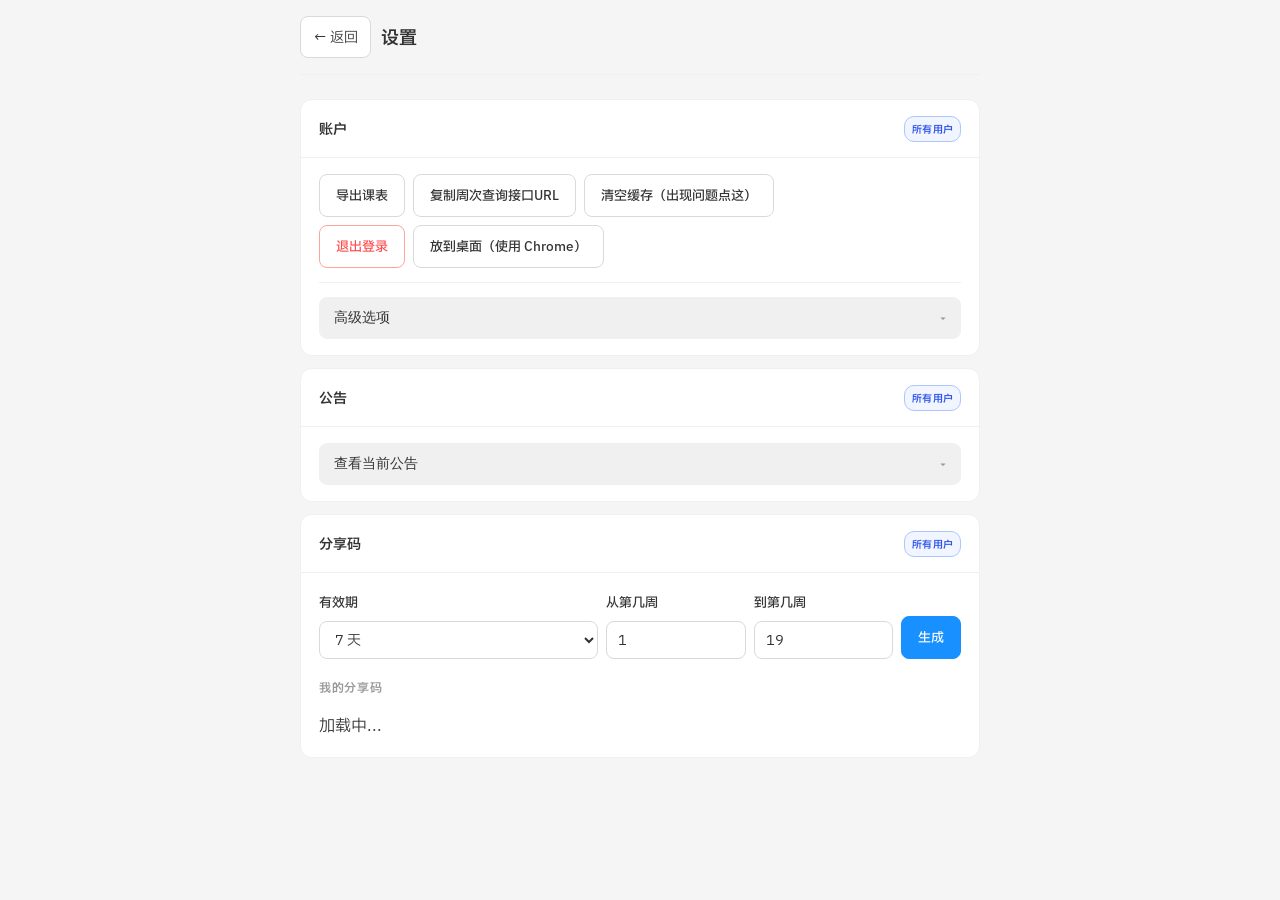
==== admin.html @ e455c451 "feat: 新增公告栏（横幅 / 弹窗两套独立公告）与预留广告位 - 管理员后台可分别编辑顶部横幅与弹窗公告：富文本内容、启用开关、   每位用户展示次数、是否允许关闭，两者可同时启用 - 预留广告位" ====
<!DOCTYPE html>
<html lang="zh-CN">
<head>
    <meta charset="UTF-8">
    <meta name="viewport" content="width=device-width, initial-scale=1.0">
    <title>设置 - 课程表</title>
    <link rel="manifest" href="/manifest.json">
    <meta name="theme-color" content="#1890ff">
    <link rel="apple-touch-icon" href="/icon.svg">
    <!-- 字体预加载 -->
    <link rel="preload" href="/fonts/IBMPlexSansSC-Regular.woff2" as="font" type="font/woff2" crossorigin>
    <link rel="preload" href="/fonts/IBMPlexSansSC-Medium.woff2" as="font" type="font/woff2" crossorigin>
    <link rel="stylesheet" href="/ibm-plex-sans-sc.css">
    <script>
        (function() {
            try {
                var saved = localStorage.getItem('schedule_theme_color');
                if (saved) {
                    var theme = JSON.parse(saved);
                    var root = document.documentElement;
                    var isDark = window.matchMedia('(prefers-color-scheme: dark)').matches;
                    var colors = isDark ? theme.dark : theme.light;
                    root.style.setProperty('--c-primary', colors.primary);
                    root.style.setProperty('--c-accent', colors.accent);
                    root.style.setProperty('--c-course', colors.course);
                }
            } catch(e) {}
        })();
    </script>
    <link rel="stylesheet" href="/style.css">
    <style>
        body { padding: 16px 16px 40px; }
        .container { max-width: 680px; margin: 0 auto; }

        /* ── 顶栏 ── */
        .page-header {
            display: flex; align-items: center; gap: 10px;
            margin-bottom: 24px; padding-bottom: 16px;
            border-bottom: 1px solid var(--c-border-soft);
        }
        .back-btn {
            display: flex; align-items: center; gap: 5px;
            padding: 6px 12px; border: 1px solid var(--c-border-input);
            border-radius: 8px; background: var(--c-surface);
            color: var(--c-text); font-size: 0.85rem; cursor: pointer;
            text-decoration: none; white-space: nowrap;
            transition: background 0.15s, border-color 0.15s;
        }
        .back-btn:hover { background: var(--c-hover); border-color: var(--c-primary); }
        .page-title { margin: 0; font-size: 1.15rem; font-weight: 600; flex: 1; }
        .user-label { font-size: 0.82rem; color: var(--c-muted); white-space: nowrap; }

        /* ── 卡片 ── */
        .card {
            background: var(--c-surface);
            border: 1px solid var(--c-border-soft);
            border-radius: 12px; padding: 0; margin-bottom: 12px;
            overflow: hidden;
        }
        .card-header {
            display: flex; align-items: center; gap: 8px;
            padding: 14px 18px; border-bottom: 1px solid var(--c-border-soft);
        }
        .card-header h2 { margin: 0; font-size: 0.9rem; font-weight: 600; flex: 1; }
        .card-body { padding: 16px 18px; }

        .badge {
            font-size: 0.65rem; padding: 2px 7px; border-radius: 10px; font-weight: 600; letter-spacing: 0.02em;
        }
        .badge-admin { background: #fff1f0; color: #cf1322; border: 1px solid #ffa39e; }
        .badge-user  {
            background: var(--c-badge-user-bg);
            color: var(--c-badge-user-text);
            border: 1px solid var(--c-badge-user-bdr);
        }

        /* ── 字段 ── */
        .field { margin-bottom: 14px; }
        .field:last-child { margin-bottom: 0; }
        .field label { display: block; font-size: 0.82rem; font-weight: 500; margin-bottom: 5px; color: var(--c-text); }
        .field .hint { font-size: 0.75rem; color: var(--c-muted); margin-top: 5px; line-height: 1.5; }
        .field input, .field select {
            width: 100%; padding: 8px 11px;
            border: 1px solid var(--c-border-input); border-radius: 8px;
            background: var(--c-input); color: var(--c-text); font-size: 0.88rem;
            font-family: inherit;
            transition: border-color 0.15s;
            box-sizing: border-box;
            height: 38px;
        }
        .field textarea {
            width: 100%; padding: 8px 11px;
            border: 1px solid var(--c-border-input); border-radius: 8px;
            background: var(--c-input); color: var(--c-text); font-size: 0.88rem;
            font-family: inherit; line-height: 1.5;
            transition: border-color 0.15s;
            box-sizing: border-box; resize: vertical; min-height: 88px;
        }
        .field textarea:focus { outline: none; border-color: var(--c-primary); }
        .field textarea:disabled {
            background: var(--c-disabled-bg);
            color: var(--c-disabled-text);
            cursor: not-allowed;
        }
        .field .counter { font-size: 0.72rem; color: var(--c-muted); text-align: right; margin-top: 3px; }
        .field-row { display: flex; gap: 12px; flex-wrap: wrap; }
        .field-row .field { flex: 1 1 160px; }
        .check-line { display: flex; align-items: center; gap: 8px; font-size: 0.84rem; color: var(--c-text); cursor: pointer; }
        .check-line input { width: auto; height: auto; margin: 0; }

        /* ── 富文本编辑器 ── */
        .rte { border: 1px solid var(--c-border-input); border-radius: 8px; background: var(--c-input); overflow: hidden; }
        .rte.disabled { opacity: 0.6; pointer-events: none; }
        .rte-toolbar {
            display: flex; flex-wrap: wrap; gap: 2px; padding: 6px;
            border-bottom: 1px solid var(--c-border-soft); background: var(--c-surface);
        }
        .rte-toolbar button, .rte-toolbar label {
            min-width: 30px; height: 28px; padding: 0 8px;
            border: 1px solid transparent; border-radius: 6px; background: transparent;
            color: var(--c-text); font-size: 0.8rem; font-family: inherit; cursor: pointer;
            display: inline-flex; align-items: center; justify-content: center; gap: 4px;
        }
        .rte-toolbar button:hover, .rte-toolbar label:hover { background: var(--c-hover); }
        .rte-toolbar button.active { border-color: var(--c-primary); color: var(--c-primary); }
        .rte-toolbar .sep { width: 1px; background: var(--c-border-soft); margin: 4px 3px; }
        .rte-toolbar input[type=color] { width: 20px; height: 18px; padding: 0; border: none; background: none; cursor: pointer; }
        .rte-editor {
            min-height: 140px; max-height: 360px; overflow: auto;
            padding: 10px 12px; font-size: 0.88rem; line-height: 1.55; color: var(--c-text);
            outline: none; word-break: break-word;
        }
        .rte-editor:empty::before { content: attr(data-placeholder); color: var(--c-muted); }
        .rte-editor img { max-width: 100%; height: auto; }
        .rte-editor a { color: var(--c-primary); }
        .rte-editor blockquote { margin: 6px 0; padding: 4px 10px; border-left: 3px solid var(--c-border); color: var(--c-muted); }
        .rte-editor pre, .rte-editor code { font-family: ui-monospace, Consolas, monospace; font-size: 0.82rem; }
        .rte-editor .ad-slot { border: 1px dashed var(--c-border); padding: 8px; text-align: center; color: var(--c-muted); }
        .rte-source {
            display: none; width: 100%; min-height: 140px; max-height: 360px;
            padding: 10px 12px; border: none; background: var(--c-input); color: var(--c-text);
            font-family: ui-monospace, Consolas, monospace; font-size: 0.8rem; line-height: 1.5;
            resize: vertical; box-sizing: border-box; outline: none;
        }
        .rte.source-mode .rte-editor { display: none; }
        .rte.source-mode .rte-source { display: block; }
        .ad-preview {
            margin-top: 8px; padding: 10px; border: 1px dashed var(--c-border); border-radius: 8px;
            font-size: 0.85rem; color: var(--c-text); min-height: 32px;
        }
        .ad-preview:empty::before { content: '（广告位预览：暂无内容）'; color: var(--c-muted); font-size: 0.78rem; }
        .ad-preview img { max-width: 100%; height: auto; }
        .notice-label { font-size: 0.74rem; color: var(--c-muted); margin: 0 0 4px; }
        .notice-body + .notice-label { margin-top: 12px; }
        .notice-body { font-size: 0.86rem; line-height: 1.6; color: var(--c-text); word-break: break-word; }
        .notice-body p, .notice-body h1, .notice-body h2, .notice-body h3, .notice-body h4 { margin: 0 0 4px; }
        .notice-body h1 { font-size: 1.15em; } .notice-body h2 { font-size: 1.1em; } .notice-body h3, .notice-body h4 { font-size: 1.02em; }
        .notice-body ul, .notice-body ol { margin: 4px 0; padding-left: 1.4em; }
        .notice-body img { max-width: 100%; height: auto; }
        .notice-body a { color: var(--c-primary); }
        .notice-body blockquote { margin: 4px 0; padding: 2px 10px; border-left: 3px solid var(--c-border); color: var(--c-muted); }
        .field input:focus, .field select:focus {
            outline: none; border-color: var(--c-primary);
        }
        .field input:disabled, .field select:disabled {
            background: var(--c-disabled-bg);
            color: var(--c-disabled-text);
            cursor: not-allowed;
        }

        /* ── 按钮组 ── */
        .btn-group {
            display: flex; gap: 8px; flex-wrap: wrap;
        }
        .btn-group-row {
            display: flex; gap: 8px; flex-wrap: wrap; align-items: center;
            padding: 10px 18px; border-top: 1px solid var(--c-border-soft);
        }
        .btn-group-row:first-child { border-top: none; }
        .btn-group-row .spacer { flex: 1; }

        .btn {
            display: inline-flex; align-items: center; gap: 5px;
            padding: 7px 16px; border: 1px solid transparent;
            border-radius: 8px; font-size: 0.84rem; font-family: inherit;
            cursor: pointer; white-space: nowrap; transition: all 0.15s;
            font-weight: 500;
        }
        .btn-primary { background: var(--c-primary); color: white; border-color: var(--c-primary); }
        .btn-primary:hover { opacity: 0.88; }
        .btn-primary:disabled { background: var(--c-disabled-bg); color: var(--c-disabled-text); border-color: var(--c-border-input); cursor: not-allowed; }
        .btn-default {
            background: var(--c-surface); color: var(--c-text);
            border-color: var(--c-border-input);
        }
        .btn-default:hover { background: var(--c-hover); }
        .btn-ghost {
            background: transparent; color: var(--c-text);
            border-color: transparent; padding-left: 8px; padding-right: 8px;
        }
        .btn-ghost:hover { background: var(--c-hover); }
        .btn-danger { color: #ff4d4f; border-color: #ffa39e; background: var(--c-surface); }
        .btn-danger:hover { background: #fff1f0; }
        .btn-sm { padding: 4px 10px; font-size: 0.78rem; border-radius: 6px; }

        .save-status { font-size: 0.8rem; color: #52c41a; display: none; align-items: center; gap: 4px; }
        .save-status.show { display: inline-flex; }

        /* ── 分隔线小标题 ── */
        .section-label {
            font-size: 0.75rem; font-weight: 600; color: var(--c-muted);
            text-transform: uppercase; letter-spacing: 0.06em;
            margin: 0 0 10px;
        }

        /* ── 行项目（分享码/用户等） ── */
        .token-row {
            display: flex; align-items: center; flex-wrap: wrap; gap: 6px;
            padding: 9px 12px;
            border: 1px solid var(--c-border-soft);
            border-radius: 8px; margin-bottom: 6px;
            background: var(--c-subtle);
            transition: background 0.12s;
        }
        .token-row:hover { background: var(--c-hover); }
        .user-row {
            padding: 10px 12px; border: 1px solid var(--c-border-soft);
            border-radius: 8px; margin-bottom: 6px;
            background: var(--c-subtle);
        }
        .user-row-head { display: flex; justify-content: space-between; align-items: center; flex-wrap: wrap; gap: 6px; }
        .week-chips { display: flex; gap: 4px; flex-wrap: wrap; margin-top: 8px; }
        .week-chip {
            padding: 2px 8px; font-size: 0.78rem;
            border: 1px solid var(--c-border-input);
            border-radius: 6px; cursor: pointer;
            background: var(--c-surface); color: var(--c-text);
            transition: all 0.12s;
        }
        .week-chip:hover { background: var(--c-primary); border-color: var(--c-primary); color: white; }

        /* ── 高级选项折叠 ── */
        .advanced-toggle {
            width: 100%; display: flex; align-items: center; justify-content: space-between;
            gap: 12px; padding: 11px 14px;
            border: 1px solid var(--c-border-soft); border-radius: 8px;
            background: var(--c-subtle); color: var(--c-text);
            cursor: pointer; font-size: 0.86rem; text-align: left;
            transition: background 0.15s;
        }
        .advanced-toggle:hover { background: var(--c-hover); }
        .advanced-toggle-title { font-weight: 500; }
        .advanced-toggle-icon {
            font-size: 0.75rem; color: var(--c-muted);
            transition: transform 0.2s;
        }
        .advanced-toggle[aria-expanded="true"] .advanced-toggle-icon { transform: rotate(180deg); }
        .advanced-panel {
            display: none; margin-top: 10px; padding: 14px 16px;
            border: 1px solid var(--c-border-soft); border-radius: 8px;
            background: var(--c-subtle);
        }
        .advanced-panel.open { display: block; }

        /* ── 选项行（checkbox） ── */
        .option-row {
            display: flex; align-items: center; gap: 10px;
            padding: 8px 0; cursor: pointer;
            border-bottom: 1px solid var(--c-border-soft);
        }
        .option-row:last-child { border-bottom: none; padding-bottom: 0; }
        .option-row:first-child { padding-top: 0; }
        .option-row input[type="checkbox"] {
            width: 16px; height: 16px; margin: 0; flex-shrink: 0; cursor: pointer;
            accent-color: var(--c-primary);
        }
        .option-row span { font-size: 0.86rem; flex: 1; }

        /* ── 主题色 ── */
        .theme-grid { display: flex; gap: 8px; flex-wrap: wrap; align-items: center; }
        .theme-dot {
            width: 28px; height: 28px; border-radius: 50%; cursor: pointer;
            border: 2px solid transparent;
            transition: all 0.18s; position: relative;
            display: flex; align-items: center; justify-content: center;
        }
        .theme-dot:hover { transform: scale(1.15); }
        .theme-dot.selected {
            box-shadow: 0 0 0 2px var(--c-surface), 0 0 0 4px currentColor;
        }
        .theme-dot-check { color: white; font-size: 11px; font-weight: 700; }

        /* ── 分割线 ── */
        .divider {
            height: 1px; background: var(--c-border-soft);
            margin: 14px 0;
        }

        /* ── 班级分组 ── */
        .class-group { margin-bottom: 8px; }
        .class-header {
            display: flex; align-items: center; justify-content: space-between;
            padding: 9px 12px;
            background: var(--c-subtle);
            border: 1px solid var(--c-border-soft);
            border-radius: 8px; cursor: pointer;
            font-size: 0.88rem; font-weight: 500;
            transition: background 0.15s;
        }
        .class-header:hover { background: var(--c-hover); }
        .class-header .arrow { font-size: 0.72rem; color: var(--c-muted); transition: transform 0.2s; }
        .class-header.open { border-radius: 8px 8px 0 0; border-bottom-color: transparent; }
        .class-header.open .arrow { transform: rotate(180deg); }
        .class-users { display: none; border: 1px solid var(--c-border-soft); border-top: none; border-radius: 0 0 8px 8px; padding: 8px; }
        .class-users.open { display: block; }
        .class-count { font-size: 0.75rem; color: var(--c-muted); font-weight: 400; }

        /* ── 生成结果卡片 ── */
        .result-card {
            background: #f6ffed; border: 1px solid #b7eb8f;
            border-radius: 8px; padding: 12px 14px; margin-bottom: 14px;
        }
        .result-card-title { font-size: 0.78rem; color: #52c41a; margin-bottom: 8px; }
        .result-code { font-size: 1.3rem; letter-spacing: 5px; font-weight: 700; font-family: inherit; }
        @media (prefers-color-scheme: dark) {
            .result-card { background: #162312; border-color: #274916; }
            .result-card-title { color: #6abe39; }
        }

        /* ── 空状态 ── */
        .empty-hint { color: var(--c-muted); font-size: 0.82rem; padding: 8px 0; }

        /* ── 开关行（左文字右 toggle）── */
        .toggle-row {
            display: flex; align-items: center; justify-content: space-between;
            padding: 10px 12px; cursor: pointer;
            border-bottom: 1px solid var(--c-border-soft);
            gap: 12px;
        }
        .toggle-row:last-child { border-bottom: none; }
        .toggle-row-label { font-size: 0.86rem; flex: 1; user-select: none; }
        .toggle-row input[type="checkbox"] { display: none; }
        .toggle-switch {
            width: 36px; height: 20px; border-radius: 10px;
            background: var(--c-border-input); flex-shrink: 0;
            position: relative; transition: background 0.2s;
        }
        .toggle-switch::after {
            content: ''; position: absolute;
            width: 14px; height: 14px; border-radius: 50%;
            background: white; top: 3px; left: 3px;
            transition: transform 0.2s; box-shadow: 0 1px 3px rgba(0,0,0,0.2);
        }
        .toggle-row input:checked ~ .toggle-switch { background: var(--c-primary); }
        .toggle-row input:checked ~ .toggle-switch::after { transform: translateX(16px); }

        /* ── Chip 选择器 ── */
        .chip-group { display: flex; gap: 6px; }
        .chip {
            padding: 5px 14px; border-radius: 20px; font-size: 0.84rem;
            border: 1px solid var(--c-border-input); cursor: pointer;
            background: var(--c-surface); color: var(--c-text);
            font-family: inherit; transition: all 0.15s; font-weight: 500;
        }
        .chip:hover { border-color: var(--c-primary); color: var(--c-primary); }
        .chip.active {
            background: var(--c-primary); color: white;
            border-color: var(--c-primary);
        }

        /* ── 分享码创建表单 ── */
        .share-create-form {
            display: flex; gap: 8px; align-items: flex-end;
        }
        .share-create-fields {
            display: flex; gap: 8px; flex: 1; flex-wrap: wrap;
        }
        .share-create-btn {
            white-space: nowrap; flex-shrink: 0; align-self: flex-end;
        }
        @media (max-width: 400px) {
            .share-create-form { flex-wrap: wrap; }
            .share-create-fields { flex-wrap: nowrap; }
            .share-create-btn { width: 100%; justify-content: center; }
        }

        /* ── ICS 订阅链接行 ── */
        .ics-url-row {
            display: flex; align-items: center; gap: 8px;
            flex-wrap: wrap; margin-bottom: 8px;
        }
        .ics-url-input {
            flex: 1; min-width: 0;
            padding: 7px 10px; font-size: 0.82rem;
            border: 1px solid var(--c-border-input); border-radius: 8px;
            background: var(--c-input); color: var(--c-text);
            font-family: inherit;
        }
        .ics-url-btns { display: flex; gap: 6px; flex-shrink: 0; }

        /* ── 管理员按钮组 ── */
        .admin-btn-group {
            display: flex; align-items: center; gap: 8px;
            flex-wrap: wrap; justify-content: space-between;
        }
        .admin-btn-group-left { display: flex; align-items: center; gap: 8px; }
    </style>
</head>
<body>
    <div class="container">

        <!-- ── 顶栏 ── -->
        <div class="page-header">
            <a class="back-btn" onclick="location.href='/'">← 返回</a>
            <h1 class="page-title">设置</h1>
            <span class="user-label" id="user-info"></span>
        </div>

        <!-- ── 账户（所有用户）── -->
        <div class="card">
            <div class="card-header">
                <h2>账户</h2>
                <span class="badge badge-user">所有用户</span>
            </div>
            <div class="card-body">
                <div class="btn-group">
                    <button class="btn btn-default" id="export-btn" onclick="exportSemester()">导出课表</button>
                    <button class="btn btn-default" onclick="copyWeekNumberUrl()">复制周次查询接口URL</button>
                    <button class="btn btn-default" onclick="clearLocalCache()">清空缓存（出现问题点这）</button>
                </div>
                <div class="btn-group" style="margin-top:8px">
                    <button class="btn btn-danger" onclick="doLogout()">退出登录</button>
                    <button class="btn btn-default" id="install-btn" onclick="installPWA()">放到桌面（使用 Chrome）</button>
                </div>
                <div id="export-status" style="font-size:0.8rem;color:var(--c-muted);margin-top:8px;display:none"></div>
                <div id="cache-clear-status" style="font-size:0.8rem;color:#52c41a;margin-top:8px;display:none"></div>
                <div id="week-number-url-status" style="font-size:0.8rem;color:#52c41a;margin-top:8px;display:none"></div>

                <div class="divider" style="margin-top:14px"></div>

                <button class="advanced-toggle" type="button" onclick="toggleAdvancedOptions()" aria-expanded="false" id="advanced-toggle">
                    <span class="advanced-toggle-title">高级选项</span>
                    <span class="advanced-toggle-icon" id="advanced-toggle-icon">▾</span>
                </button>
                <div class="advanced-panel" id="advanced-panel">
                    <!-- 按钮模式 -->
                    <div class="section-label" style="margin-bottom:8px">首页左上角按钮</div>
                    <div class="chip-group" style="margin-bottom:16px">
                        <button class="chip" id="chip-back" onclick="selectButtonMode('back_to_week')">回本周</button>
                        <button class="chip" id="chip-capture" onclick="selectButtonMode('capture')">截图</button>
                    </div>
                    <input type="hidden" id="home-button-mode" value="back_to_week">

                    <!-- 显示设置 -->
                    <div class="section-label" style="margin-bottom:0">课程卡片显示</div>
                    <div style="border:1px solid var(--c-border-soft);border-radius:8px;overflow:hidden;margin-top:8px;margin-bottom:14px">
                        <label class="toggle-row">
                            <span class="toggle-row-label">显示上课时间</span>
                            <input type="checkbox" id="show-course-time" onchange="saveAdvancedOptions()" checked>
                            <span class="toggle-switch"></span>
                        </label>
                        <label class="toggle-row">
                            <span class="toggle-row-label">显示上课地点</span>
                            <input type="checkbox" id="show-course-location" onchange="saveAdvancedOptions()" checked>
                            <span class="toggle-switch"></span>
                        </label>
                        <label class="toggle-row">
                            <span class="toggle-row-label">显示 Emoji 图标</span>
                            <input type="checkbox" id="show-emoji" onchange="saveAdvancedOptions()" checked>
                            <span class="toggle-switch"></span>
                        </label>
                        <label class="toggle-row">
                            <span class="toggle-row-label">彩色课程</span>
                            <input type="checkbox" id="colorful-courses" onchange="saveAdvancedOptions()">
                            <span class="toggle-switch"></span>
                        </label>
                    </div>

                    <!-- 主题色 -->
                    <div class="section-label" style="margin-bottom:8px">主题色</div>
                    <div id="theme-colors" class="theme-grid" style="margin-bottom:10px"></div>

                    <div class="save-status" id="advanced-save-status">✓ 已保存</div>

                    <!-- 日历订阅 -->
                    <div id="ics-section" style="display:none">
                        <div class="divider"></div>
                        <div class="section-label" style="margin-bottom:8px">日历订阅</div>
                        <div id="ics-disabled-hint" style="font-size:0.82rem;color:#999;display:none">管理员尚未开放日历订阅功能。</div>
                        <div id="ics-content">
                            <div id="ics-no-subscription">
                                <button class="btn btn-primary btn-sm" onclick="createIcsSubscription()">生成订阅链接</button>
                                <div class="field hint" style="margin-top:8px">
                                    生成后可导入到 Google 日历、Apple 日历、Outlook 等应用，自动同步课表。
                                </div>
                            </div>
                            <div id="ics-has-subscription" style="display:none">
                                <div class="ics-url-row">
                                    <input type="text" id="ics-url" readonly class="ics-url-input">
                                    <div class="ics-url-btns">
                                        <button class="btn btn-default btn-sm" onclick="copyIcsUrl()">复制链接</button>
                                        <button class="btn btn-danger btn-sm" onclick="revokeIcsSubscription()">撤销</button>
                                    </div>
                                </div>
                                <div class="field hint">订阅创建时间：<span id="ics-created-at"></span></div>
                            </div>
                        </div>
                    </div>
                </div>
            </div>
        </div>

        <!-- ── 分享码（所有用户）── -->
        <div class="card" id="notice-card">
            <div class="card-header">
                <h2>公告</h2>
                <span class="badge badge-user">所有用户</span>
            </div>
            <div class="card-body">
                <button class="advanced-toggle" type="button" onclick="toggleNoticePanel()" aria-expanded="false" id="notice-toggle">
                    <span class="advanced-toggle-title" id="notice-toggle-title">查看当前公告</span>
                    <span class="advanced-toggle-icon">▾</span>
                </button>
                <div class="advanced-panel" id="notice-panel">
                    <div id="notice-body">加载中...</div>
                    <div id="notice-actions" style="display:none;margin-top:12px">
                        <div class="hint" id="notice-actions-hint" style="margin-bottom:8px"></div>
                        <button class="btn btn-default btn-sm" onclick="restoreNotice()">在课表页重新显示</button>
                    </div>
                    <span class="save-status" id="notice-restore-status" style="display:inline-block;margin-top:8px">✓ 已恢复，返回课表页即可看到</span>
                </div>
            </div>
        </div>

        <div class="card">
            <div class="card-header">
                <h2>分享码</h2>
                <span class="badge badge-user">所有用户</span>
            </div>
            <div class="card-body">
                <!-- 创建 -->
                <div class="share-create-form">
                    <div class="share-create-fields">
                        <div class="field" style="margin:0;flex:2;min-width:90px">
                            <label>有效期</label>
                            <select id="share-expires">
                                <option value="1d">1 天</option>
                                <option value="7d" selected>7 天</option>
                                <option value="30d">30 天</option>
                                <option value="180d">半年</option>
                            </select>
                        </div>
                        <div class="field" style="margin:0;flex:1;min-width:60px">
                            <label>从第几周</label>
                            <input type="number" id="share-week-from" value="1" min="1" max="30">
                        </div>
                        <div class="field" style="margin:0;flex:1;min-width:60px">
                            <label>到第几周</label>
                            <input type="number" id="share-week-to" value="19" min="1" max="30">
                        </div>
                    </div>
                    <button class="btn btn-primary share-create-btn" onclick="createShare()">生成</button>
                </div>

                <!-- 生成结果 -->
                <div id="share-result" style="display:none;margin-top:12px">
                    <div class="result-card">
                        <div class="result-card-title">✓ 分享码已生成</div>
                        <div style="display:flex;align-items:center;gap:10px;flex-wrap:wrap">
                            <code class="result-code" id="share-result-code"></code>
                            <div style="display:flex;gap:6px">
                                <button class="btn btn-default btn-sm" onclick="copyCode()">复制码</button>
                                <button class="btn btn-primary btn-sm" onclick="copyShareLink()">复制链接</button>
                            </div>
                        </div>
                        <div id="share-result-info" style="font-size:0.75rem;color:var(--c-muted);margin-top:6px"></div>
                    </div>
                </div>

                <!-- 我的分享码列表 -->
                <div class="section-label" style="margin-top:16px" id="share-list-label">我的分享码</div>
                <div id="share-list">加载中...</div>
            </div>
        </div>

        <!-- ── 后台抓取（管理员）── -->
        <div class="card" id="admin-card" style="display:none">
            <div class="card-header">
                <h2>后台抓取</h2>
                <span class="badge badge-admin">管理员</span>
            </div>
            <div class="card-body">
                <div class="field">
                    <label>自动抓取间隔（分钟）</label>
                    <input type="number" id="fetch_interval" value="60" min="5" max="1440" disabled>
                    <div class="hint">后台定时为所有用户抓取上周、当周、下周课表。建议 30–120 分钟。</div>
                </div>
                <div class="field">
                    <label>第3、4节特殊时间教学楼标识</label>
                    <input type="text" id="slot34_special_pattern" placeholder="如：教2" disabled>
                    <div class="hint">地点含任一标识时，第3节改为 10:15–11:00，第4节改为 11:05–11:50。多标识用英文逗号分隔，如 <code>教2,实2</code>。留空不启用。</div>
                </div>
                <div class="admin-btn-group" style="margin-top:4px">
                    <div class="admin-btn-group-left">
                        <button class="btn btn-primary" id="save-admin-btn" onclick="saveAdminSettings()" disabled>保存</button>
                        <span class="save-status" id="admin-save-status">✓ 已保存</span>
                    </div>
                    <button class="btn btn-default" id="force-fetch-btn" onclick="forceFetch()" disabled>立即抓取所有用户</button>
                </div>

                <!-- 公告栏 -->
                <div class="divider"></div>
                <div class="section-label" style="margin-bottom:6px">公告栏</div>
                <div class="hint">横幅与弹窗是两套独立公告，可分别编辑、分别启用，也可同时启用。均显示给所有用户（含分享浏览模式）。支持加粗、颜色、链接、图片、列表等，允许部分 HTML 标签（p/div/span/a/img/ul/ol/h1-h4/blockquote/code 等），脚本、iframe、事件属性会在保存时被服务端过滤。</div>
                <div class="section-label" style="margin:14px 0 10px">顶部横幅公告</div>
                <div class="field">
                    <label class="check-line">
                        <input type="checkbox" id="ann-banner-enabled" disabled>
                        <span>启用顶部横幅公告</span>
                    </label>
                    <div class="hint">常驻在课表页顶部、课表上方。</div>
                </div>
                <div class="field-row">
                    <div class="field">
                        <label>展示次数（每位用户）</label>
                        <input type="number" id="ann-banner-max-views" value="0" min="0" max="999" disabled>
                        <div class="hint">按课表页打开次数统计。0 = 每次打开都显示；N = 最多显示 N 次，本公告更新后重新计数。</div>
                    </div>
                    <div class="field">
                        <label class="check-line" style="margin-top:26px">
                            <input type="checkbox" id="ann-banner-dismissible" checked disabled>
                            <span>允许用户关闭</span>
                        </label>
                        <div class="hint">横幅的 ✕ 会记住关闭状态，直到本公告更新或用户在设置页「公告」中恢复。</div>
                    </div>
                </div>
                <div class="field">
                    <label>顶部横幅公告内容</label>
                    <div class="rte disabled" id="ann-banner-rte">
                        <div class="rte-toolbar">
                            <button type="button" data-cmd="bold" title="加粗"><b>B</b></button>
                            <button type="button" data-cmd="italic" title="斜体"><i>I</i></button>
                            <button type="button" data-cmd="underline" title="下划线"><u>U</u></button>
                            <button type="button" data-cmd="strikeThrough" title="删除线"><s>S</s></button>
                            <span class="sep"></span>
                            <button type="button" data-cmd="formatBlock" data-val="h3" title="标题">H</button>
                            <button type="button" data-cmd="formatBlock" data-val="p" title="正文">¶</button>
                            <button type="button" data-cmd="insertUnorderedList" title="无序列表">•≡</button>
                            <button type="button" data-cmd="insertOrderedList" title="有序列表">1≡</button>
                            <button type="button" data-cmd="formatBlock" data-val="blockquote" title="引用">❝</button>
                            <span class="sep"></span>
                            <label title="文字颜色">A<input type="color" id="ann-banner-color" value="#d4380d"></label>
                            <button type="button" data-cmd="link" title="插入链接">🔗</button>
                            <button type="button" data-cmd="image" title="插入图片">🖼</button>
                            <button type="button" data-cmd="insertHorizontalRule" title="分隔线">—</button>
                            <button type="button" data-cmd="removeFormat" title="清除格式">✕fmt</button>
                            <span class="sep"></span>
                            <button type="button" data-cmd="source" id="ann-banner-source-btn" title="编辑 HTML 源码">&lt;/&gt;</button>
                        </div>
                        <div class="rte-editor" id="ann-banner-editor" contenteditable="true" data-placeholder="输入顶部横幅公告内容，支持富文本…"></div>
                        <textarea class="rte-source" id="ann-banner-source" spellcheck="false" placeholder="HTML 源码"></textarea>
                    </div>
                    <div class="counter"><span id="ann-banner-count">0</span>/10000 <button class="btn btn-default btn-sm" id="clear-banner-btn" onclick="clearAnnouncement('banner')" disabled style="margin-left:8px">清空内容</button></div>
                </div>
                <div class="section-label" style="margin:14px 0 10px">弹窗公告</div>
                <div class="field">
                    <label class="check-line">
                        <input type="checkbox" id="ann-popup-enabled" disabled>
                        <span>启用弹窗公告</span>
                    </label>
                    <div class="hint">打开课表页时以弹窗形式弹出。</div>
                </div>
                <div class="field-row">
                    <div class="field">
                        <label>展示次数（每位用户）</label>
                        <input type="number" id="ann-popup-max-views" value="0" min="0" max="999" disabled>
                        <div class="hint">按课表页打开次数统计。0 = 每次打开都显示；N = 最多显示 N 次，本公告更新后重新计数。</div>
                    </div>
                    <div class="field">
                        <label class="check-line" style="margin-top:26px">
                            <input type="checkbox" id="ann-popup-dismissible" checked disabled>
                            <span>允许用户关闭</span>
                        </label>
                        <div class="hint">弹窗的关闭仅对本次访问有效，下次打开课表页仍会弹出（受展示次数限制）。关闭后用户仍可在设置页「公告」中查看。</div>
                    </div>
                </div>
                <div class="field">
                    <label>弹窗公告内容</label>
                    <div class="rte disabled" id="ann-popup-rte">
                        <div class="rte-toolbar">
                            <button type="button" data-cmd="bold" title="加粗"><b>B</b></button>
                            <button type="button" data-cmd="italic" title="斜体"><i>I</i></button>
                            <button type="button" data-cmd="underline" title="下划线"><u>U</u></button>
                            <button type="button" data-cmd="strikeThrough" title="删除线"><s>S</s></button>
                            <span class="sep"></span>
                            <button type="button" data-cmd="formatBlock" data-val="h3" title="标题">H</button>
                            <button type="button" data-cmd="formatBlock" data-val="p" title="正文">¶</button>
                            <button type="button" data-cmd="insertUnorderedList" title="无序列表">•≡</button>
                            <button type="button" data-cmd="insertOrderedList" title="有序列表">1≡</button>
                            <button type="button" data-cmd="formatBlock" data-val="blockquote" title="引用">❝</button>
                            <span class="sep"></span>
                            <label title="文字颜色">A<input type="color" id="ann-popup-color" value="#d4380d"></label>
                            <button type="button" data-cmd="link" title="插入链接">🔗</button>
                            <button type="button" data-cmd="image" title="插入图片">🖼</button>
                            <button type="button" data-cmd="insertHorizontalRule" title="分隔线">—</button>
                            <button type="button" data-cmd="removeFormat" title="清除格式">✕fmt</button>
                            <span class="sep"></span>
                            <button type="button" data-cmd="source" id="ann-popup-source-btn" title="编辑 HTML 源码">&lt;/&gt;</button>
                        </div>
                        <div class="rte-editor" id="ann-popup-editor" contenteditable="true" data-placeholder="输入弹窗公告内容，支持富文本…"></div>
                        <textarea class="rte-source" id="ann-popup-source" spellcheck="false" placeholder="HTML 源码"></textarea>
                    </div>
                    <div class="counter"><span id="ann-popup-count">0</span>/10000 <button class="btn btn-default btn-sm" id="clear-popup-btn" onclick="clearAnnouncement('popup')" disabled style="margin-left:8px">清空内容</button></div>
                </div>

                <div class="section-label" style="margin:14px 0 10px">广告位（预留）</div>
                <div class="field">
                    <label class="check-line">
                        <input type="checkbox" id="ann-ad-enabled" disabled>
                        <span>启用广告位</span>
                    </label>
                    <div class="hint">当前仅为占位，无实际投放逻辑。填入 HTML 片段后即按位置展示，可用于后续接入广告代码（同样受服务端白名单过滤）。与两套公告是否启用无关。</div>
                </div>
                <div class="field-row">
                    <div class="field">
                        <label>广告位位置</label>
                        <select id="ann-ad-position" disabled>
                            <option value="page_below">课表页 · 横幅公告下方（无横幅时在课表上方）</option>
                            <option value="page_above">课表页 · 横幅公告上方</option>
                            <option value="banner_inside">横幅公告内部 · 正文下方</option>
                            <option value="popup_inside">弹窗公告内部 · 正文下方</option>
                        </select>
                        <div class="hint">「横幅内部」在横幅未显示时退回到横幅下方位置；「弹窗内部」仅在弹窗弹出时可见。前两项始终显示在课表页。</div>
                    </div>
                </div>
                <div class="field">
                    <label>广告位 HTML</label>
                    <textarea id="ann-ad-html" maxlength="5000" placeholder='例如：&lt;div class="ad-slot"&gt;广告位招租&lt;/div&gt;' disabled oninput="updateAdPreview()"></textarea>
                    <div class="counter"><span id="ann-ad-count">0</span>/5000</div>
                    <div class="ad-preview" id="ann-ad-preview"></div>
                </div>
                <div class="admin-btn-group" style="margin-top:4px">
                    <div class="admin-btn-group-left">
                        <button class="btn btn-primary" id="save-announcement-btn" onclick="saveAnnouncement()" disabled>保存公告设置</button>
                        <span class="save-status" id="announcement-save-status">✓ 已保存</span>
                    </div>
                </div>

                <!-- 服务管理 -->
                <div class="divider"></div>
                <div class="section-label" style="margin-bottom:10px">服务管理</div>
                <button class="btn btn-danger" id="restart-btn" onclick="restartService()" disabled>重启服务</button>
                <div class="hint" style="margin-top:6px">重启服务会中断所有用户会话，请谨慎操作</div>

                <!-- 分享码管理 -->
                <div class="divider"></div>
                <div class="section-label" style="margin-bottom:10px">分享码管理</div>
                <div id="admin-share-list">加载中...</div>
            </div>
        </div>

        <!-- ── 用户组管理（管理员）── -->
        <div class="card" id="groups-card" style="display:none">
            <div class="card-header">
                <h2>用户组管理</h2>
                <span class="badge badge-admin">管理员</span>
            </div>
            <div class="card-body">
                <div class="hint" style="margin-bottom:14px">将用户分组并授予不同权限。未分组用户使用默认组权限。</div>
                <div class="field">
                    <label>新用户默认组</label>
                    <select id="default-group-select" onchange="saveDefaultGroup()" disabled>
                        <option value="">加载中...</option>
                    </select>
                    <div class="hint">新注册用户将自动加入此组。</div>
                </div>

                <div class="divider"></div>
                <div style="display:flex;justify-content:space-between;align-items:center;margin-bottom:10px">
                    <div class="section-label" style="margin:0">用户组列表</div>
                    <button class="btn btn-primary btn-sm" onclick="showGroupEditModal()">+ 新建组</button>
                </div>
                <div id="groups-list">加载中...</div>
            </div>
        </div>

        <!-- ── 用户课表（管理员）── -->
        <div class="card" id="users-card" style="display:none">
            <div class="card-header">
                <h2>用户课表</h2>
                <span class="badge badge-admin">管理员</span>
            </div>
            <div class="card-body">
                <div class="hint" style="margin-bottom:12px">仅展示已缓存的周次，不会主动请求教务系统。</div>
                <div id="users-list">加载中...</div>
            </div>
        </div>

    </div>

    <script>
        let deferredPrompt = null;

        window.addEventListener('beforeinstallprompt', (e) => {
            e.preventDefault();
            deferredPrompt = e;
            document.getElementById('install-btn').style.display = '';
        });

        window.addEventListener('appinstalled', () => {
            deferredPrompt = null;
            document.getElementById('install-btn').style.display = 'none';
        });

        async function installPWA() {
            if (!deferredPrompt) {
                alert('请使用 Chrome 浏览器访问，并点击地址栏右侧的安装图标');
                return;
            }
            deferredPrompt.prompt();
            const { outcome } = await deferredPrompt.userChoice;
            if (outcome === 'accepted') {
                document.getElementById('install-btn').style.display = 'none';
            }
            deferredPrompt = null;
        }

        let isAdmin = false;
        let maxWeekForExport = 20;
        let adminUsersList = [];
        const BUTTON_MODE_KEY = 'schedule_button_mode';
        const ADVANCED_PANEL_KEY = 'schedule_advanced_options_open';
        const SHOW_COURSE_TIME_KEY = 'schedule_show_course_time';
        const SHOW_COURSE_LOCATION_KEY = 'schedule_show_course_location';
        const SHOW_EMOJI_KEY = 'schedule_show_emoji';
        const THEME_COLOR_KEY = 'schedule_theme_color';
        const COLORFUL_COURSES_KEY = 'schedule_colorful_courses';

        const THEME_COLORS = [
            {
                name: '默认蓝',
                light: { primary: '#1890ff', accent: '#1890ff', course: '#e6f7ff' },
                dark: { primary: '#0d5aa7', accent: '#40a9ff', course: '#1a3a4a' }
            },
            {
                name: '青色',
                light: { primary: '#00b96b', accent: '#00b96b', course: '#e6fff0' },
                dark: { primary: '#007a47', accent: '#36c761', course: '#0a3d21' }
            },
            {
                name: '紫色',
                light: { primary: '#722ed1', accent: '#722ed1', course: '#f0e6ff' },
                dark: { primary: '#531dab', accent: '#9254de', course: '#2a1a4a' }
            },
            {
                name: '橙色',
                light: { primary: '#fa8c16', accent: '#fa8c16', course: '#fff4e6' },
                dark: { primary: '#ad4e00', accent: '#ff9c2e', course: '#4a2a0a' }
            },
            {
                name: '粉色',
                light: { primary: '#eb2f96', accent: '#eb2f96', course: '#ffe6f0' },
                dark: { primary: '#a61d55', accent: '#f759ab', course: '#4a1a2f' }
            },
            {
                name: '深蓝',
                light: { primary: '#2f54eb', accent: '#2f54eb', course: '#e6f0ff' },
                dark: { primary: '#1d39c4', accent: '#597ef7', course: '#1a2a4a' }
            },
            {
                name: '青绿',
                light: { primary: '#13c2c2', accent: '#13c2c2', course: '#e6ffff' },
                dark: { primary: '#006d75', accent: '#36cfc9', course: '#0a3d3d' }
            },
            {
                name: '金色',
                light: { primary: '#d4b106', accent: '#d4b106', course: '#fffbe6' },
                dark: { primary: '#876800', accent: '#fadb14', course: '#4a4000' }
            },
        ];

        // ── CSRF Token 管理 ───────────────────────────────────────────────────────
        let _csrfToken = null;

        async function getCsrfToken() {
            if (!_csrfToken) {
                try {
                    const resp = await fetch('/api/csrf-token', { credentials: 'include' });
                    const data = await resp.json();
                    _csrfToken = data.csrf_token;
                } catch (e) {
                    console.error('Failed to fetch CSRF token:', e);
                }
            }
            return _csrfToken;
        }

        // 安全的 fetch 包装函数，自动添加 CSRF token
        async function safeFetch(url, options = {}) {
            const method = (options.method || 'GET').toUpperCase();

            // GET, HEAD, OPTIONS 不需要 CSRF token
            if (!['POST', 'PUT', 'DELETE', 'PATCH'].includes(method)) {
                return fetch(url, options);
            }

            // 获取 CSRF token
            const csrfToken = await getCsrfToken();
            if (!csrfToken) {
                throw new Error('无法获取安全令牌，请刷新页面重试');
            }

            // 添加 CSRF token 到请求头
            options.headers = options.headers || {};
            options.headers['X-CSRF-Token'] = csrfToken;
            options.credentials = options.credentials || 'include';

            return fetch(url, options);
        }

        function esc(s) {
            return String(s ?? '')
                .replace(/&/g, '&amp;').replace(/</g, '&lt;')
                .replace(/>/g, '&gt;').replace(/"/g, '&quot;');
        }

        function formatLoginTime(isoString) {
            if (!isoString) return '未知';

            const date = new Date(isoString);
            const now = new Date();
            const diffMs = now - date;
            const diffMins = Math.floor(diffMs / 60000);
            const diffHours = Math.floor(diffMs / 3600000);
            const diffDays = Math.floor(diffMs / 86400000);

            if (diffMins < 1) return '刚刚';
            if (diffMins < 60) return `${diffMins}分钟前`;
            if (diffHours < 24) return `${diffHours}小时前`;
            if (diffDays === 1) return '昨天 ' + date.toLocaleTimeString('zh-CN', { hour: '2-digit', minute: '2-digit' });
            if (diffDays < 7) return `${diffDays}天前`;

            return date.toLocaleDateString('zh-CN', { month: 'numeric', day: 'numeric' }) + ' ' +
                   date.toLocaleTimeString('zh-CN', { hour: '2-digit', minute: '2-digit' });
        }

        function readLocalPreference(key, fallback) {
            try {
                const value = localStorage.getItem(key);
                return value === null ? fallback : value;
            } catch (_) {
                return fallback;
            }
        }

        function writeLocalPreference(key, value) {
            try {
                localStorage.setItem(key, value);
            } catch (_) {}
        }

        function showAdvancedSaveStatus() {
            const el = document.getElementById('advanced-save-status');
            if (!el) return;
            el.classList.add('show');
            clearTimeout(showAdvancedSaveStatus._timer);
            showAdvancedSaveStatus._timer = setTimeout(() => el.classList.remove('show'), 2500);
        }

        function syncAdvancedPanel(open) {
            const panel = document.getElementById('advanced-panel');
            const toggle = document.getElementById('advanced-toggle');
            if (!panel || !toggle) return;
            panel.classList.toggle('open', open);
            toggle.setAttribute('aria-expanded', open ? 'true' : 'false');
            writeLocalPreference(ADVANCED_PANEL_KEY, open ? '1' : '0');
        }

        function toggleAdvancedOptions() {
            const panel = document.getElementById('advanced-panel');
            syncAdvancedPanel(!panel.classList.contains('open'));
        }

        function loadAdvancedOptions() {
            const mode = readLocalPreference(BUTTON_MODE_KEY, 'back_to_week');
            const showTime = readLocalPreference(SHOW_COURSE_TIME_KEY, '1');
            const showLocation = readLocalPreference(SHOW_COURSE_LOCATION_KEY, '1');
            const showEmoji = readLocalPreference(SHOW_EMOJI_KEY, '1');
            const colorfulCourses = readLocalPreference(COLORFUL_COURSES_KEY, 'false');
            document.getElementById('home-button-mode').value = mode;
            document.getElementById('show-course-time').checked = showTime === '1';
            document.getElementById('show-course-location').checked = showLocation === '1';
            document.getElementById('show-emoji').checked = showEmoji === '1';
            document.getElementById('colorful-courses').checked = colorfulCourses === 'true';
            syncChipMode(mode);
            syncAdvancedPanel(readLocalPreference(ADVANCED_PANEL_KEY, '0') === '1');
            loadThemeColors();
        }

        function syncChipMode(mode) {
            document.getElementById('chip-back').classList.toggle('active', mode === 'back_to_week');
            document.getElementById('chip-capture').classList.toggle('active', mode === 'capture');
        }

        function selectButtonMode(mode) {
            document.getElementById('home-button-mode').value = mode;
            syncChipMode(mode);
            saveAdvancedOptions();
        }

        function loadThemeColors() {
            const container = document.getElementById('theme-colors');
            const saved = readLocalPreference(THEME_COLOR_KEY, '');

            container.innerHTML = THEME_COLORS.map((t, i) => {
                const isDark = window.matchMedia('(prefers-color-scheme: dark)').matches;
                const colors = isDark ? t.dark : t.light;
                const isSelected = saved ? (JSON.parse(saved).light.primary === t.light.primary) : (i === 0);
                return `<div class="theme-dot ${isSelected ? 'selected' : ''}"
                             style="background:${colors.primary};color:${colors.primary}"
                             onclick="selectThemeColor(${i})"
                             title="${t.name}">
                            ${isSelected ? '<span class="theme-dot-check">✓</span>' : ''}
                        </div>`;
            }).join('');
        }

        function selectThemeColor(index) {
            const theme = THEME_COLORS[index];
            writeLocalPreference(THEME_COLOR_KEY, JSON.stringify(theme));
            applyThemeColor(theme);
            loadThemeColors();
        }

        function applyThemeColor(theme) {
            const root = document.documentElement;
            const isDark = window.matchMedia('(prefers-color-scheme: dark)').matches;
            const colors = isDark ? theme.dark : theme.light;

            root.style.setProperty('--c-primary', colors.primary);
            root.style.setProperty('--c-accent', colors.accent);
            root.style.setProperty('--c-course', colors.course);
            // 更新meta标签
            document.querySelector('meta[name="theme-color"]')?.setAttribute('content', colors.primary);
        }

        function saveAdvancedOptions() {
            const mode = document.getElementById('home-button-mode').value;
            const showTime = document.getElementById('show-course-time').checked ? '1' : '0';
            const showLocation = document.getElementById('show-course-location').checked ? '1' : '0';
            const showEmoji = document.getElementById('show-emoji').checked ? '1' : '0';
            const colorfulCourses = document.getElementById('colorful-courses').checked ? 'true' : 'false';
            writeLocalPreference(BUTTON_MODE_KEY, mode);
            writeLocalPreference(SHOW_COURSE_TIME_KEY, showTime);
            writeLocalPreference(SHOW_COURSE_LOCATION_KEY, showLocation);
            writeLocalPreference(SHOW_EMOJI_KEY, showEmoji);
            writeLocalPreference(COLORFUL_COURSES_KEY, colorfulCourses);
            showAdvancedSaveStatus();
        }

        async function init() {
            const resp = await fetch('/api/settings', { credentials: 'include' });
            if (resp.status === 401) { location.href = '/login.html'; return; }

            const data = await resp.json();
            isAdmin = data.is_admin || false;
            maxWeekForExport = data.max_week || 20;

            const userResp = await fetch('/api/user', { credentials: 'include' });
            const user = await userResp.json();
            const adminLabel = isAdmin ? ' · <span style="color:#cf1322">管理员</span>' : '';
            document.getElementById('user-info').textContent = '';

            if (data.fetch_interval) {
                document.getElementById('fetch_interval').value = data.fetch_interval;
            }

            if (isAdmin) {
                document.getElementById('admin-card').style.display = 'block';
                document.getElementById('groups-card').style.display = 'block';
                document.getElementById('users-card').style.display = 'block';
                document.getElementById('fetch_interval').disabled = false;
                document.getElementById('slot34_special_pattern').disabled = false;
                document.getElementById('save-admin-btn').disabled = false;
                document.getElementById('force-fetch-btn').disabled = false;
                document.getElementById('restart-btn').disabled = false;
                setAnnouncementEnabled(true);
                loadAnnouncementConfig();
                loadGroups();
                loadAdminShares();
                loadUsers();
            }

            if (data.slot34_special_pattern !== undefined) {
                document.getElementById('slot34_special_pattern').value = data.slot34_special_pattern;
            }

            loadAdvancedOptions();
            loadIcsSubscription();
            loadShares();
            loadNoticeCard();

            // 监听系统色彩模式变化
            window.matchMedia('(prefers-color-scheme: dark)').addEventListener('change', function(e) {
                const saved = readLocalPreference(THEME_COLOR_KEY, '');
                if (saved) {
                    try {
                        const theme = JSON.parse(saved);
                        applyThemeColor(theme);
                        loadThemeColors();
                    } catch (_) {}
                }
            });
        }

        async function saveAdminSettings() {
            const val = parseInt(document.getElementById('fetch_interval').value, 10);
            if (isNaN(val) || val < 5 || val > 1440) {
                alert('间隔必须在 5 到 1440 分钟之间'); return;
            }
            const pattern = document.getElementById('slot34_special_pattern').value.trim();
            const btn = document.getElementById('save-admin-btn');
            btn.disabled = true; btn.textContent = '保存中...';
            try {
                const resp = await safeFetch('/api/settings', {
                    method: 'POST',
                    headers: { 'Content-Type': 'application/json' },
                    body: JSON.stringify({ fetch_interval: val, slot34_special_pattern: pattern }),
                });
                const data = await resp.json();
                if (data.success) {
                    const s = document.getElementById('admin-save-status');
                    s.classList.add('show');
                    setTimeout(() => s.classList.remove('show'), 2500);
                }
            } finally {
                btn.disabled = false; btn.textContent = '保存';
            }
        }

        // ── 公告查看（所有用户） ─────────────────────────────────────────────
        const NOTICE_STATE_KEY = 'schedule_announcement_state';   // 与 index.html 共用

        function toggleNoticePanel() {
            const panel = document.getElementById('notice-panel');
            const toggle = document.getElementById('notice-toggle');
            const open = !panel.classList.contains('open');
            panel.classList.toggle('open', open);
            toggle.setAttribute('aria-expanded', open ? 'true' : 'false');
        }

        function readNoticeState() {
            try { return JSON.parse(localStorage.getItem(NOTICE_STATE_KEY)) || {}; } catch (_) { return {}; }
        }

        async function loadNoticeCard() {
            const body = document.getElementById('notice-body');
            const title = document.getElementById('notice-toggle-title');
            const actions = document.getElementById('notice-actions');
            const hint = document.getElementById('notice-actions-hint');
            try {
                const resp = await fetch('/api/announcement', { credentials: 'include' });
                if (!resp.ok) throw new Error(resp.status);
                const data = await resp.json();
                const forms = [['banner', '顶部横幅'], ['popup', '弹窗']];
                const parts = [];
                forms.forEach(([f, label]) => {
                    const c = data[f];
                    if (!c || !c.enabled || !c.content) return;
                    // 公告 HTML 已由服务端白名单净化
                    parts.push(`<div class="notice-label">${label}</div><div class="notice-body">${c.content}</div>`);
                });
                if (!parts.length) {
                    body.innerHTML = '<span style="color:var(--c-muted)">当前没有公告</span>';
                    title.textContent = '查看当前公告';
                    actions.style.display = 'none';
                    return;
                }
                body.innerHTML = parts.join('');

                const st = readNoticeState();
                const exhausted = f => {
                    const c = data[f], s = st[f];
                    return !!(c && c.enabled && s && s.version === (c.updated_at || '1')
                              && c.max_views > 0 && s.views >= c.max_views);
                };
                const b = data.banner, bs = st.banner;
                const bannerDismissed = !!(b && b.enabled && bs && bs.version === (b.updated_at || '1') && bs.dismissed);
                if (bannerDismissed) {
                    hint.textContent = '你已关闭课表页顶部的横幅公告。';
                    title.textContent = '查看当前公告（已关闭横幅）';
                    actions.style.display = 'block';
                } else if (exhausted('banner') || exhausted('popup')) {
                    hint.textContent = '公告已达到展示次数上限，课表页不再显示。';
                    title.textContent = '查看当前公告';
                    actions.style.display = 'block';
                } else {
                    title.textContent = '查看当前公告';
                    actions.style.display = 'none';
                }
            } catch (e) {
                body.innerHTML = '<span style="color:var(--c-muted)">公告加载失败</span>';
            }
        }

        function restoreNotice() {
            // 清除本地状态：横幅关闭标记与两套公告的展示计数都重置
            try { localStorage.removeItem(NOTICE_STATE_KEY); } catch (_) {}
            document.getElementById('notice-actions').style.display = 'none';
            document.getElementById('notice-toggle-title').textContent = '查看当前公告';
            const s = document.getElementById('notice-restore-status');
            s.classList.add('show');
            setTimeout(() => s.classList.remove('show'), 3000);
        }

        // ── 公告栏配置（横幅 / 弹窗 两套独立公告 + 广告位） ──────────────────
        const ANN_FORMS = ['banner', 'popup'];
        const ANN_LABELS = { banner: '横幅公告', popup: '弹窗公告' };
        const ANN_IDS = [
            ...ANN_FORMS.flatMap(f => [`ann-${f}-enabled`, `ann-${f}-max-views`, `ann-${f}-dismissible`, `clear-${f}-btn`]),
            'ann-ad-enabled', 'ann-ad-position', 'ann-ad-html', 'save-announcement-btn',
        ];

        function annEl(form, part) { return document.getElementById(`ann-${form}-${part}`); }

        function setAnnouncementEnabled(on) {
            ANN_IDS.forEach(id => { document.getElementById(id).disabled = !on; });
            ANN_FORMS.forEach(f => {
                annEl(f, 'rte').classList.toggle('disabled', !on);
                annEl(f, 'editor').contentEditable = on ? 'true' : 'false';
            });
        }

        function annIsSourceMode(form) { return annEl(form, 'rte').classList.contains('source-mode'); }

        function getAnnouncementHtml(form) {
            return annIsSourceMode(form) ? annEl(form, 'source').value : annEl(form, 'editor').innerHTML;
        }

        function setAnnouncementHtml(form, html) {
            annEl(form, 'editor').innerHTML = html || '';
            annEl(form, 'source').value = html || '';
            updateAnnouncementCounter(form);
        }

        function updateAnnouncementCounter(form) {
            annEl(form, 'count').textContent = getAnnouncementHtml(form).length;
        }

        function updateAdPreview() {
            const html = document.getElementById('ann-ad-html').value;
            document.getElementById('ann-ad-count').textContent = html.length;
            // 预览为本地渲染，仅管理员自己可见；最终以服务端净化结果为准
            document.getElementById('ann-ad-preview').innerHTML = html;
        }

        function toggleAnnouncementSource(form) {
            const rte = annEl(form, 'rte');
            if (annIsSourceMode(form)) {
                annEl(form, 'editor').innerHTML = annEl(form, 'source').value;
                rte.classList.remove('source-mode');
            } else {
                annEl(form, 'source').value = annEl(form, 'editor').innerHTML;
                rte.classList.add('source-mode');
            }
            annEl(form, 'source-btn').classList.toggle('active', annIsSourceMode(form));
            updateAnnouncementCounter(form);
        }

        function initAnnouncementEditor(form) {
            const editor = annEl(form, 'editor');
            const toolbar = annEl(form, 'rte').querySelector('.rte-toolbar');
            // 防止点击工具栏时编辑器失焦导致选区丢失
            toolbar.addEventListener('mousedown', e => { if (e.target.closest('button')) e.preventDefault(); });
            toolbar.addEventListener('click', e => {
                const btn = e.target.closest('button[data-cmd]');
                if (!btn) return;
                const cmd = btn.dataset.cmd;
                if (cmd === 'source') { toggleAnnouncementSource(form); return; }
                if (annIsSourceMode(form)) return;
                editor.focus();
                if (cmd === 'link') {
                    const url = prompt('链接地址（http/https）：', 'https://');
                    if (!url) return;
                    if (!/^https?:\/\//i.test(url)) { alert('仅支持 http/https 链接'); return; }
                    const sel = window.getSelection();
                    if (!sel || sel.isCollapsed) {
                        document.execCommand('insertHTML', false,
                            `<a href="${esc(url)}" target="_blank">${esc(url)}</a>`);
                    } else {
                        document.execCommand('createLink', false, url);
                    }
                } else if (cmd === 'image') {
                    const url = prompt('图片地址（https）：', 'https://');
                    if (!url) return;
                    if (!/^https?:\/\//i.test(url)) { alert('仅支持 http/https 图片'); return; }
                    document.execCommand('insertHTML', false, `<img src="${esc(url)}" alt="">`);
                } else if (cmd === 'formatBlock') {
                    document.execCommand('formatBlock', false, btn.dataset.val);
                } else {
                    document.execCommand(cmd, false, null);
                }
                updateAnnouncementCounter(form);
            });
            annEl(form, 'color').addEventListener('input', e => {
                if (annIsSourceMode(form)) return;
                editor.focus();
                document.execCommand('foreColor', false, e.target.value);
                updateAnnouncementCounter(form);
            });
            editor.addEventListener('input', () => updateAnnouncementCounter(form));
            annEl(form, 'source').addEventListener('input', () => updateAnnouncementCounter(form));
            // 粘贴时只保留纯文本，避免带入外部页面的杂乱样式
            editor.addEventListener('paste', e => {
                e.preventDefault();
                const text = (e.clipboardData || window.clipboardData).getData('text/plain');
                document.execCommand('insertText', false, text);
            });
        }

        function applyAnnouncementConfig(cfg) {
            ANN_FORMS.forEach(f => {
                const c = cfg[f] || {};
                annEl(f, 'enabled').checked = !!c.enabled;
                annEl(f, 'max-views').value = c.max_views ?? 0;
                annEl(f, 'dismissible').checked = c.dismissible !== false;
                setAnnouncementHtml(f, c.content || '');
            });
            document.getElementById('ann-ad-enabled').checked = !!cfg.ad_enabled;
            document.getElementById('ann-ad-position').value = cfg.ad_position || 'page_below';
            document.getElementById('ann-ad-html').value = cfg.ad_html || '';
            updateAdPreview();
        }

        async function loadAnnouncementConfig() {
            try {
                const resp = await fetch('/api/admin/announcement', { credentials: 'include' });
                const data = await resp.json();
                if (data.success) applyAnnouncementConfig(data.config);
            } catch (e) {
                console.warn('加载公告配置失败', e);
            }
        }

        function hasVisibleContent(html) {
            return !!html.replace(/<[^>]*>/g, '').trim() || /<img/i.test(html);
        }

        async function saveAnnouncement() {
            const payload = {
                ad_enabled:  document.getElementById('ann-ad-enabled').checked,
                ad_position: document.getElementById('ann-ad-position').value,
                ad_html:     document.getElementById('ann-ad-html').value.trim(),
            };
            for (const f of ANN_FORMS) {
                const maxViews = parseInt(annEl(f, 'max-views').value, 10);
                if (isNaN(maxViews) || maxViews < 0 || maxViews > 999) {
                    alert(`${ANN_LABELS[f]}的展示次数需在 0 到 999 之间`); return;
                }
                payload[f] = {
                    enabled:     annEl(f, 'enabled').checked,
                    max_views:   maxViews,
                    dismissible: annEl(f, 'dismissible').checked,
                    content:     getAnnouncementHtml(f).trim(),
                };
                if (payload[f].enabled && !hasVisibleContent(payload[f].content)) {
                    alert(`${ANN_LABELS[f]}已启用但内容为空，请填写内容或取消启用`); return;
                }
            }
            const btn = document.getElementById('save-announcement-btn');
            btn.disabled = true; btn.textContent = '保存中...';
            try {
                const resp = await safeFetch('/api/admin/announcement', {
                    method: 'PUT',
                    headers: { 'Content-Type': 'application/json' },
                    body: JSON.stringify(payload),
                });
                const data = await resp.json();
                if (data.success) {
                    // 回填服务端净化后的内容，让管理员看到最终效果
                    applyAnnouncementConfig(data.config);
                    loadNoticeCard();
                    const s = document.getElementById('announcement-save-status');
                    s.classList.add('show');
                    setTimeout(() => s.classList.remove('show'), 2500);
                } else {
                    alert(data.message || data.error || '保存失败');
                }
            } catch (e) {
                alert('保存失败，请检查网络');
            } finally {
                btn.disabled = false; btn.textContent = '保存公告设置';
            }
        }

        function clearAnnouncement(form) {
            if (!getAnnouncementHtml(form).trim()) return;
            if (!confirm(`确定清空${ANN_LABELS[form]}内容？（保存后生效）`)) return;
            setAnnouncementHtml(form, '');
            annEl(form, 'enabled').checked = false;
        }

        ANN_FORMS.forEach(initAnnouncementEditor);

        async function forceFetch() {
            const btn = document.getElementById('force-fetch-btn');
            btn.disabled = true; btn.textContent = '抓取中…';
            try {
                const resp = await safeFetch('/api/admin/force_fetch', {
                    method: 'POST',
                });
                const data = await resp.json();
                alert(data.message || (data.error ? `失败：${data.error}` : '已触发'));
            } catch (e) {
                alert('请求失败，请重试');
            } finally {
                btn.disabled = false; btn.textContent = '立即抓取所有用户';
            }
        }

        async function restartService() {
            if (!confirm('确定要重启服务吗？\n\n重启期间（约5-10秒）所有用户将无法访问。')) return;

            const btn = document.getElementById('restart-btn');
            const originalText = btn.textContent;
            btn.disabled = true;
            btn.textContent = '重启中…';

            try {
                const resp = await safeFetch('/api/admin/restart', {
                    method: 'POST',
                });
                const data = await resp.json();

                if (data.success) {
                    // 成功发送重启命令
                    alert('✓ ' + data.message + '\n\n请稍后刷新页面查看服务状态。');

                    // 10秒后自动检测服务是否恢复
                    setTimeout(async () => {
                        try {
                            const checkResp = await fetch('/api/user');
                            if (checkResp.ok) {
                                alert('✓ 服务已恢复运行');
                                location.reload();
                            }
                        } catch (e) {
                            // 服务还在重启中
                        }
                    }, 10000);
                } else {
                    // 失败：显示详细错误和建议
                    alert('✗ ' + data.message + '\n\n如果问题持续，请使用"清空缓存"功能或联系管理员。');
                    btn.disabled = false;
                    btn.textContent = originalText;
                }
            } catch (e) {
                // 重启成功时连接会断开，这是正常的
                console.log('连接断开（服务正在重启）:', e);
                alert('服务正在重启，请稍后刷新页面。');

                // 5秒后尝试重新连接
                setTimeout(() => {
                    location.reload();
                }, 5000);
            }
        }

        async function clearLocalCache() {
            const confirmed = confirm('将清空所有本地缓存数据（包括主题设置、显示偏好等），页面将重新加载。\n\n确定要继续吗？');
            if (!confirmed) return;

            try {
                // 1. 清除所有 Storage
                localStorage.clear();
                sessionStorage.clear();

                // 2. 清除 Service Worker 缓存
                if ('caches' in window) {
                    const keys = await caches.keys();
                    await Promise.all(keys.map(k => caches.delete(k)));
                }

                // 3. 注销所有 Service Worker
                if ('serviceWorker' in navigator) {
                    const regs = await navigator.serviceWorker.getRegistrations();
                    await Promise.all(regs.map(r => r.unregister()));
                }

                // 4. 清除 IndexedDB（如果有）
                if ('indexedDB' in window) {
                    const dbs = await indexedDB.databases();
                    await Promise.all(dbs.map(db => {
                        if (db.name) {
                            return new Promise((resolve, reject) => {
                                const request = indexedDB.deleteDatabase(db.name);
                                request.onsuccess = resolve;
                                request.onerror = reject;
                            });
                        }
                    }));
                }

                // 5. 强制完全重新加载（绕过缓存）
                const el = document.getElementById('cache-clear-status');
                el.textContent = '✓ 缓存已清空，正在重新加载...';
                el.style.display = 'block';

                // 使用 location.replace 强制重新加载，绕过浏览器缓存
                setTimeout(() => {
                    window.location.replace(window.location.href + '?nocache=' + Date.now());
                }, 800);
            } catch (e) {
                console.error('Clear cache error:', e);
                alert('清空缓存时出现错误: ' + e.message);
            }
        }

        function copyWeekNumberUrl() {
            const baseUrl = window.location.origin;
            const apiUrl = `${baseUrl}/api/week_number`;

            navigator.clipboard.writeText(apiUrl).then(() => {
                const status = document.getElementById('week-number-url-status');
                status.textContent = `✓ 已复制: ${apiUrl}`;
                status.style.display = 'block';
                setTimeout(() => {
                    status.style.display = 'none';
                }, 3000);
            }).catch(err => {
                console.error('复制失败:', err);
                alert(`复制失败，请手动复制:\n${apiUrl}`);
            });
        }

        async function doLogout() {
            await safeFetch('/api/logout', { method: 'POST' });
            location.href = '/login.html';
        }

        // ── 导出整学期 ──────────────────────────────────────────────────────────
        async function exportSemester() {
            const btn    = document.getElementById('export-btn');
            const status = document.getElementById('export-status');
            btn.disabled = true;
            const result = { format: 'semester', weeks: {}, exported_at: new Date().toISOString() };
            let maxW = maxWeekForExport;

            for (let w = 1; w <= maxW; w++) {
                status.style.display = 'block';
                status.textContent   = `正在导出第 ${w}/${maxW} 周...`;
                try {
                    const resp = await fetch(`/api/courses/${w}`, { credentials: 'include' });
                    const data = await resp.json();
                    if (!data.error) {
                        result.weeks[w] = data;
                        if (data.metadata?.max_week) maxW = Math.min(data.metadata.max_week, 30);
                    }
                } catch (_) {}
            }

            const blob = new Blob([JSON.stringify(result, null, 2)], { type: 'application/json' });
            const a = document.createElement('a');
            a.href = URL.createObjectURL(blob);
            a.download = `课表_整学期_${new Date().toISOString().slice(0, 10)}.json`;
            a.click();
            URL.revokeObjectURL(a.href);

            status.textContent = `✓ 导出完成，共 ${Object.keys(result.weeks).length} 周`;
            btn.disabled = false;
            setTimeout(() => { status.style.display = 'none'; }, 4000);
        }

        // ── 我的分享码 ───────────────────────────────────────────────────────────
        async function loadShares() {
            const resp = await fetch('/api/share/list', { credentials: 'include' });
            if (!resp.ok) return;
            const data = await resp.json();
            const el   = document.getElementById('share-list');
            if (!data.tokens || data.tokens.length === 0) {
                el.innerHTML = '<div class="empty-hint">暂无分享码</div>';
                return;
            }
            // 获取当前用户名用于分享文案
            const userResp = await fetch('/api/user', { credentials: 'include' });
            const userData = await userResp.json();
            const myName = userData.name || userData.username || '我';

            el.innerHTML = data.tokens.map(t => {
                const badge   = t.expired
                    ? '<span style="color:#ff4d4f;font-size:0.72rem;font-weight:500">已过期</span>'
                    : '<span style="color:#52c41a;font-size:0.72rem;font-weight:500">有效</span>';
                const expStr  = new Date(t.expires_at).toLocaleString('zh-CN', {month:'numeric',day:'numeric',hour:'2-digit',minute:'2-digit'});
                const created = new Date(t.created_at).toLocaleDateString('zh-CN', {month:'numeric',day:'numeric'});
                const shareLink = `${window.location.origin}/?code=${t.token}`;
                const shareText = `${myName}给你分享了自己的课程表，点击链接查看：${shareLink}`;
                return `<div class="token-row" style="flex-direction:column;align-items:stretch;gap:6px">
                    <div style="display:flex;align-items:center;gap:8px;flex-wrap:wrap">
                        <code style="font-size:1rem;letter-spacing:3px;font-weight:700;flex:1;min-width:0">${esc(t.token)}</code>
                        ${badge}
                        <div style="display:flex;gap:6px;flex-shrink:0">
                            <button class="btn btn-primary btn-sm" onclick="copyShareText('${esc(shareText)}')">分享</button>
                            <button class="btn btn-default btn-sm" onclick="revokeShare('${esc(t.token)}')">撤销</button>
                        </div>
                    </div>
                    <div style="font-size:0.75rem;color:var(--c-muted)">第 ${t.week_from}~${t.week_to} 周 · 创建 ${created} · 有效至 ${expStr}</div>
                </div>`;
            }).join('');
        }

        // 复制分享文案
        function copyShareText(text) {
            navigator.clipboard.writeText(text).then(() => {
                alert('已复制分享文案，快去粘贴给朋友吧！');
            }).catch(() => {
                alert('复制失败，请手动复制');
            });
        }

        // ── 管理员：所有用户分享码 ──────────────────────────────────────────────
        async function loadAdminShares() {
            const resp = await fetch('/api/share/list?all=1', { credentials: 'include' });
            if (!resp.ok) return;
            const data = await resp.json();
            const el   = document.getElementById('admin-share-list');
            if (!data.tokens || data.tokens.length === 0) {
                el.innerHTML = '<div class="empty-hint">暂无分享码</div>';
                return;
            }
            el.innerHTML = data.tokens.map(t => {
                const badge   = t.expired
                    ? '<span style="color:#ff4d4f;font-size:0.72rem;font-weight:500">已过期</span>'
                    : '<span style="color:#52c41a;font-size:0.72rem;font-weight:500">有效</span>';
                const expStr  = new Date(t.expires_at).toLocaleString('zh-CN', {month:'numeric',day:'numeric',hour:'2-digit',minute:'2-digit'});
                const created = new Date(t.created_at).toLocaleDateString('zh-CN', {month:'numeric',day:'numeric'});
                const days    = Math.round((new Date(t.expires_at) - new Date(t.created_at)) / 86400000);
                const durStr  = days >= 160 ? '半年' : `${days}天`;
                const ownerName = t.owner_name || t.owner;
                const shareLink = `${window.location.origin}/?code=${t.token}`;
                const shareText = `${ownerName}给你分享了TA的课程表，点击链接查看：${shareLink}`;
                return `<div class="token-row" style="flex-direction:column;align-items:stretch;gap:6px">
                    <div style="display:flex;align-items:center;gap:8px;flex-wrap:wrap">
                        <code style="font-size:0.95rem;letter-spacing:3px;font-weight:700;flex:1;min-width:0">${esc(t.token)}</code>
                        ${badge}
                        <div style="display:flex;gap:6px;flex-shrink:0">
                            <button class="btn btn-primary btn-sm" onclick="copyShareText('${esc(shareText)}')">分享</button>
                            <button class="btn btn-default btn-sm" onclick="revokeShare('${esc(t.token)}')">撤销</button>
                        </div>
                    </div>
                    <div style="font-size:0.75rem;color:var(--c-muted)"><span style="color:var(--c-primary);font-weight:500">${esc(ownerName)}</span> · 第 ${t.week_from}~${t.week_to} 周 · ${created} 创建 · ${durStr} · 有效至 ${expStr}</div>
                </div>`;
            }).join('');
        }

        async function createShare() {
            const wFrom = parseInt(document.getElementById('share-week-from').value, 10);
            const wTo   = parseInt(document.getElementById('share-week-to').value, 10);
            if (isNaN(wFrom) || isNaN(wTo) || wFrom < 1 || wTo > 30 || wFrom > wTo) {
                alert('请检查周次范围（1~30，起始不能大于结束）'); return;
            }
            const resp = await safeFetch('/api/share/create', {
                method: 'POST',
                headers: { 'Content-Type': 'application/json' },
                body: JSON.stringify({
                    expires_in: document.getElementById('share-expires').value,
                    week_from: wFrom, week_to: wTo,
                }),
            });
            const data = await resp.json();
            if (!data.success) { alert(data.error || '生成失败'); return; }

            document.getElementById('share-result-code').textContent = data.token;
            document.getElementById('share-result-info').textContent =
                `第 ${data.week_from}~${data.week_to} 周 · 有效至 ${new Date(data.expires_at).toLocaleString()}`;
            document.getElementById('share-result').style.display = 'block';
            loadShares();
            if (isAdmin) loadAdminShares();
        }

        function copyCode() {
            const code = document.getElementById('share-result-code').textContent;
            navigator.clipboard.writeText(code).then(() => alert(`已复制分享码：${code}`));
        }

        function copyShareLink() {
            const code = document.getElementById('share-result-code').textContent;
            const link = `${window.location.origin}/?code=${code}`;
            navigator.clipboard.writeText(link).then(() => alert('已复制分享链接'));
        }

        async function revokeShare(token) {
            if (!confirm(`确认撤销分享码 ${token}？`)) return;
            await safeFetch('/api/share/revoke', {
                method: 'POST',
                headers: { 'Content-Type': 'application/json' },
                body: JSON.stringify({ token }),
            });
            loadShares();
            if (isAdmin) loadAdminShares();
            if (document.getElementById('share-result-code').textContent === token) {
                document.getElementById('share-result').style.display = 'none';
            }
        }

        // ── 用户列表 ─────────────────────────────────────────────────────────────
        async function loadUsers() {
            const resp = await fetch('/api/admin/users', { credentials: 'include' });
            if (!resp.ok) return;
            const data = await resp.json();
            adminUsersList = data.users || [];
            const el = document.getElementById('users-list');
            if (!adminUsersList.length) {
                el.innerHTML = '<div class="empty-hint">暂无用户</div>';
                return;
            }

            // 按班级分组
            const classGroups = {};
            adminUsersList.forEach((u, i) => {
                const cls = u.class_name || '未知班级';
                if (!classGroups[cls]) classGroups[cls] = [];
                classGroups[cls].push({ ...u, _index: i });
            });

            // 按班级名排序
            const sortedClasses = Object.keys(classGroups).sort((a, b) => a.localeCompare(b, 'zh-CN'));

            el.innerHTML = sortedClasses.map(cls => {
                const users = classGroups[cls];
                const classId = 'class-' + cls.replace(/[^a-zA-Z0-9\u4e00-\u9fa5]/g, '_');
                const usersHtml = users.map(u => {
                    const chips = u.cached_weeks.map(w =>
                        `<button class="week-chip" onclick="viewUserWeek(${u._index}, ${w})">第${w}周</button>`
                    ).join('');
                    const loginStr = formatLoginTime(u.last_active);
                    const groupLabel = u.group_name ? `<span style="color:var(--c-primary);font-size:0.75rem;margin-left:4px" class="user-group-tag" data-username="${esc(u.username)}">[${esc(u.group_name)}]</span>` : '';
                    const adminLabel = u.is_admin ? '<span style="color:#cf1322;font-size:0.75rem;margin-left:4px">[管理员]</span>' : '';
                    const groupBtn = u.is_admin
                        ? ''
                        : `<button class="btn btn-default btn-sm" onclick="showUserGroupModal('${esc(u.username)}', ${u.group_id || 'null'})">设置组</button>`;
                    return `<div class="user-row">
                        <div class="user-row-head">
                            <span><strong>${esc(u.name)}</strong>
                                <span style="color:#999;font-size:0.85rem"> · ${esc(u.username)}</span>
                                ${groupLabel}${adminLabel}
                            </span>
                            <span>
                                ${groupBtn}
                                <span style="color:#aaa;font-size:0.78rem;margin-left:8px">最近活跃 ${loginStr}</span>
                            </span>
                        </div>
                        <div class="week-chips">${chips || '<span class="empty-hint" style="margin-top:4px">无缓存数据</span>'}</div>
                    </div>`;
                }).join('');

                return `<div class="class-group">
                    <div class="class-header" onclick="toggleClassGroup('${classId}')">
                        <span>${esc(cls)} <span class="class-count">(${users.length}人)</span></span>
                        <span class="arrow" id="${classId}-arrow">▾</span>
                    </div>
                    <div class="class-users" id="${classId}">${usersHtml}</div>
                </div>`;
            }).join('');
        }

        function toggleClassGroup(classId) {
            const el = document.getElementById(classId);
            const arrow = document.getElementById(classId + '-arrow');
            const header = el.previousElementSibling;
            if (el.classList.contains('open')) {
                el.classList.remove('open');
                header.classList.remove('open');
                arrow.textContent = '▾';
            } else {
                el.classList.add('open');
                header.classList.add('open');
                arrow.textContent = '▴';
            }
        }

        function viewUserWeek(userIdx, week) {
            const u = adminUsersList[userIdx];
            location.href = `/?as=${encodeURIComponent(u.username)}&week=${week}`;
        }

        // ── 用户组管理 ─────────────────────────────────────────────────────────────
        let adminGroupsList = [];

        async function loadGroups() {
            const resp = await fetch('/api/admin/groups', { credentials: 'include' });
            if (!resp.ok) return;
            const data = await resp.json();
            adminGroupsList = data.groups || [];

            // 更新用户组列表
            const el = document.getElementById('groups-list');
            el.innerHTML = adminGroupsList.map(g => `
                <div class="token-row" style="justify-content:space-between">
                    <span>
                        <strong>${esc(g.name)}</strong>
                        <span style="color:var(--c-muted);font-size:0.78rem;margin-left:8px">
                            ${g.can_use_ics ? '✓ 日历订阅' : '✗ 日历订阅'}
                            · ${g.can_create_share ? '✓ 分享码' : '✗ 分享码'}
                        </span>
                    </span>
                    <span>
                        <button class="btn btn-default btn-sm" onclick="showGroupEditModal(${g.id})">编辑</button>
                        ${g.id > 2 ? `<button class="btn btn-danger btn-sm" onclick="deleteGroup(${g.id})" style="margin-left:4px">删除</button>` : ''}
                    </span>
                </div>
            `).join('');

            // 更新默认组选择器
            await loadDefaultGroup();
        }

        async function loadDefaultGroup() {
            const resp = await fetch('/api/admin/settings/default_group', { credentials: 'include' });
            if (!resp.ok) return;
            const data = await resp.json();
            const select = document.getElementById('default-group-select');
            select.innerHTML = adminGroupsList.map(g =>
                `<option value="${g.id}" ${g.id === data.default_group_id ? 'selected' : ''}>${esc(g.name)}</option>`
            ).join('');
            select.disabled = false;
        }

        async function saveDefaultGroup() {
            const groupId = document.getElementById('default-group-select').value;
            try {
                const resp = await safeFetch('/api/admin/settings/default_group', {
                    method: 'PUT',
                    headers: { 'Content-Type': 'application/json' },
                    body: JSON.stringify({ default_group_id: parseInt(groupId) }),
                });
                const result = await resp.json();
                if (!resp.ok) {
                    alert(result.error || '保存失败');
                    return;
                }
                // 显示成功提示
                const select = document.getElementById('default-group-select');
                const hint = document.createElement('span');
                hint.style.cssText = 'color:#52c41a;font-size:0.82rem;margin-left:8px';
                hint.textContent = '✓ 已保存';
                select.parentElement.appendChild(hint);
                setTimeout(() => hint.remove(), 2000);
            } catch (err) {
                alert('保存失败: ' + err.message);
            }
        }

        let editingGroupId = null;

        function showGroupEditModal(groupId = null) {
            editingGroupId = groupId;
            const group = groupId ? adminGroupsList.find(g => g.id === groupId) : null;

            const modal = document.createElement('div');
            modal.id = 'group-modal';
            modal.style.cssText = 'position:fixed;top:0;left:0;right:0;bottom:0;background:rgba(0,0,0,0.5);display:flex;align-items:center;justify-content:center;z-index:1000';
            modal.innerHTML = `
                <div style="background:var(--c-surface);padding:20px;border-radius:8px;max-width:400px;width:90%">
                    <h3 style="margin:0 0 16px">${group ? '编辑用户组' : '新建用户组'}</h3>
                    <div class="field">
                        <label>组名</label>
                        <input type="text" id="group-name" value="${group ? esc(group.name) : ''}" placeholder="输入组名">
                    </div>
                    <div class="field">
                        <label style="display:flex;align-items:center;gap:8px;cursor:pointer">
                            <input type="checkbox" id="group-can-use-ics" ${!group || group.can_use_ics ? 'checked' : ''} style="width:auto">
                            <span>允许使用日历订阅</span>
                        </label>
                    </div>
                    <div class="field">
                        <label style="display:flex;align-items:center;gap:8px;cursor:pointer">
                            <input type="checkbox" id="group-can-create-share" ${!group || group.can_create_share ? 'checked' : ''} style="width:auto">
                            <span>允许创建分享码</span>
                        </label>
                    </div>
                    <div style="display:flex;gap:10px;justify-content:flex-end;margin-top:16px">
                        <button class="btn btn-default" onclick="closeGroupModal()">取消</button>
                        <button class="btn btn-primary" onclick="saveGroup()">保存</button>
                    </div>
                </div>
            `;
            document.body.appendChild(modal);
            modal.addEventListener('click', e => { if (e.target === modal) closeGroupModal(); });
        }

        function closeGroupModal() {
            const modal = document.getElementById('group-modal');
            if (modal) modal.remove();
        }

        async function saveGroup() {
            const name = document.getElementById('group-name').value.trim();
            if (!name) {
                alert('请输入组名');
                return;
            }

            const data = {
                name,
                can_use_ics: document.getElementById('group-can-use-ics').checked,
                can_create_share: document.getElementById('group-can-create-share').checked,
            };

            try {
                const url = editingGroupId
                    ? `/api/admin/groups/${editingGroupId}`
                    : '/api/admin/groups';
                const method = editingGroupId ? 'PUT' : 'POST';

                const resp = await safeFetch(url, {
                    method,
                    headers: { 'Content-Type': 'application/json' },
                    body: JSON.stringify(data),
                });

                const result = await resp.json();
                if (!resp.ok) {
                    alert(result.error || '保存失败');
                    return;
                }

                closeGroupModal();
                await loadGroups();
                // 显示成功提示
                alert(editingGroupId ? '用户组更新成功！' : '用户组创建成功！');
            } catch (err) {
                alert('保存失败: ' + err.message);
            }
        }

        async function deleteGroup(groupId) {
            if (!confirm('确定删除此用户组？组内用户将移至默认组。')) return;

            try {
                const resp = await safeFetch(`/api/admin/groups/${groupId}`, {
                    method: 'DELETE',
                });

                const result = await resp.json();
                if (!resp.ok) {
                    alert(result.error || '删除失败');
                    return;
                }

                await loadGroups();
                alert('用户组删除成功！');
            } catch (err) {
                alert('删除失败: ' + err.message);
            }
        }

        function showUserGroupModal(username, currentGroupId) {
            const options = adminGroupsList.map(g =>
                `<option value="${g.id}" ${g.id === currentGroupId ? 'selected' : ''}>${esc(g.name)}</option>`
            ).join('');

            const modal = document.createElement('div');
            modal.id = 'user-group-modal';
            modal.style.cssText = 'position:fixed;top:0;left:0;right:0;bottom:0;background:rgba(0,0,0,0.5);display:flex;align-items:center;justify-content:center;z-index:1000';
            modal.innerHTML = `
                <div style="background:var(--c-surface);padding:20px;border-radius:8px;max-width:350px;width:90%">
                    <h3 style="margin:0 0 16px">设置用户组</h3>
                    <div style="font-size:0.85rem;color:var(--c-muted);margin-bottom:12px">用户: ${esc(username)}</div>
                    <div class="field" style="margin-bottom:16px">
                        <select id="user-group-select">
                            ${options}
                        </select>
                    </div>
                    <div style="display:flex;gap:10px;justify-content:flex-end">
                        <button class="btn btn-default" onclick="closeUserGroupModal()">取消</button>
                        <button class="btn btn-primary" onclick="saveUserGroup('${esc(username)}')">保存</button>
                    </div>
                </div>
            `;
            document.body.appendChild(modal);
            modal.addEventListener('click', e => { if (e.target === modal) closeUserGroupModal(); });
        }

        function closeUserGroupModal() {
            const modal = document.getElementById('user-group-modal');
            if (modal) modal.remove();
        }

        async function saveUserGroup(username) {
            const select = document.getElementById('user-group-select');
            const groupId = select.value ? parseInt(select.value) : null;

            try {
                const resp = await safeFetch(`/api/admin/users/${encodeURIComponent(username)}/group`, {
                    method: 'PUT',
                    headers: { 'Content-Type': 'application/json' },
                    body: JSON.stringify({ group_id: groupId }),
                });

                const result = await resp.json();
                if (!resp.ok) {
                    alert(result.error || '保存失败');
                    return;
                }

                closeUserGroupModal();
                await loadUsers();
                // 显示成功提示
                alert('用户组设置成功！');
            } catch (err) {
                alert('保存失败: ' + err.message);
            }
        }

        // ── 日历订阅 ─────────────────────────────────────────────────────────────
        async function loadIcsSubscription() {
            const section = document.getElementById('ics-section');
            const disabledHint = document.getElementById('ics-disabled-hint');
            const content = document.getElementById('ics-content');

            try {
                const resp = await fetch('/api/ics/status', { credentials: 'include' });
                if (!resp.ok) return;
                const data = await resp.json();

                // 管理员未开启ICS功能时，整个区块不显示
                if (!data.enabled) {
                    section.style.display = 'none';
                    return;
                }

                section.style.display = 'block';
                disabledHint.style.display = 'none';
                content.style.display = 'block';

                if (data.has_subscription) {
                    document.getElementById('ics-no-subscription').style.display = 'none';
                    document.getElementById('ics-has-subscription').style.display = 'block';
                    document.getElementById('ics-url').value = window.location.origin + data.url;
                    document.getElementById('ics-created-at').textContent = new Date(data.created_at).toLocaleString();
                } else {
                    document.getElementById('ics-no-subscription').style.display = 'block';
                    document.getElementById('ics-has-subscription').style.display = 'none';
                }
            } catch (e) {
                console.error('加载ICS订阅状态失败', e);
            }
        }

        async function createIcsSubscription() {
            const btn = event.target;
            btn.disabled = true;
            btn.textContent = '生成中...';

            try {
                const resp = await safeFetch('/api/ics/create', {
                    method: 'POST'
                });
                const data = await resp.json();

                if (data.success) {
                    loadIcsSubscription();
                } else {
                    alert(data.error || '生成失败');
                }
            } finally {
                btn.disabled = false;
                btn.textContent = '生成订阅链接';
            }
        }

        function copyIcsUrl() {
            const url = document.getElementById('ics-url');
            url.select();
            navigator.clipboard.writeText(url.value).then(() => {
                alert('已复制订阅链接');
            }).catch(() => {
                alert('复制失败，请手动复制');
            });
        }

        async function revokeIcsSubscription() {
            if (!confirm('确认撤销日历订阅？撤销后，已导入的日历将不再更新。')) return;

            try {
                const resp = await safeFetch('/api/ics/revoke', {
                    method: 'POST'
                });
                const data = await resp.json();

                if (data.success) {
                    loadIcsSubscription();
                } else {
                    alert(data.error || '撤销失败');
                }
            } catch (e) {
                alert('请求失败，请重试');
            }
        }

        init();
    </script>
    <script>
        if ('serviceWorker' in navigator) {
            navigator.serviceWorker.register('/sw.js').then(reg => {
                reg.update();
                if (reg.waiting) reg.waiting.postMessage({ type: 'SKIP_WAITING' });
                navigator.serviceWorker.addEventListener('controllerchange', () => location.reload());
            });
        }
    </script>
</body>
</html>
---- ibm-plex-sans-sc.css ----
/* IBM Plex Sans SC - Simplified Chinese */
/* 优先使用本地字体，失败时回退到 CDN */
@font-face {
    font-family: 'IBM Plex Sans SC';
    src: url('/fonts/IBMPlexSansSC-Regular.woff2') format('woff2'),
         url('https://font.rainlodyn.cn/ibm-plex-sans-sc/IBMPlexSansSC-Regular.woff2') format('woff2');
    font-weight: 400;
    font-style: normal;
    font-display: swap;
}

@font-face {
    font-family: 'IBM Plex Sans SC';
    src: url('/fonts/IBMPlexSansSC-Medium.woff2') format('woff2'),
         url('https://font.rainlodyn.cn/ibm-plex-sans-sc/IBMPlexSansSC-Medium.woff2') format('woff2');
    font-weight: 500;
    font-style: normal;
    font-display: swap;
}

@font-face {
    font-family: 'IBM Plex Sans SC';
    src: url('/fonts/IBMPlexSansSC-SemiBold.woff2') format('woff2'),
         url('https://font.rainlodyn.cn/ibm-plex-sans-sc/IBMPlexSansSC-SemiBold.woff2') format('woff2');
    font-weight: 600;
    font-style: normal;
    font-display: swap;
}

@font-face {
    font-family: 'IBM Plex Sans SC';
    src: url('/fonts/IBMPlexSansSC-Bold.woff2') format('woff2'),
         url('https://font.rainlodyn.cn/ibm-plex-sans-sc/IBMPlexSansSC-Bold.woff2') format('woff2');
    font-weight: 700;
    font-style: normal;
    font-display: swap;
}
---- style.css ----
:root {
    --c-bg:              #f5f5f5;
    --c-surface:         #ffffff;
    --c-input:           #ffffff;
    --c-subtle:          #f0f0f0;
    --c-hover:           #f5f5f5;
    --c-hover2:          #f0f0f0;
    --c-course:          #e6f7ff;
    --c-text:            #333333;
    --c-muted:           #999999;
    --c-hint:            #888888;
    --c-border:          #dddddd;
    --c-grid:            #dddddd;
    --c-primary:         #1890ff;
    --c-accent:          #1890ff;
    --c-disabled-bg:     #fafafa;
    --c-disabled-text:   #bbbbbb;
    --c-border-input:    #d9d9d9;
    --c-border-soft:     #f0f0f0;
    --c-primary-dark:    #0d5aa7;
    --c-badge-user-bg:   #f0f5ff;
    --c-badge-user-text: #2f54eb;
    --c-badge-user-bdr:  #adc6ff;
}
@media (prefers-color-scheme: dark) {
    :root {
        --c-bg:              #1a1a1a;
        --c-surface:         #2d2d2d;
        --c-input:           #3a3a3a;
        --c-subtle:          #3a3a3a;
        --c-hover:           #444444;
        --c-hover2:          #4a4a4a;
        --c-course:          #1a3a4a;
        --c-text:            #e0e0e0;
        --c-muted:           #888888;
        --c-hint:            #aaaaaa;
        --c-border:          #444444;
        --c-grid:            #444444;
        --c-primary:         #0d5aa7;
        --c-accent:          #40a9ff;
        --c-disabled-bg:     #2a2a2a;
        --c-disabled-text:   #666666;
        --c-border-input:    #555555;
        --c-border-soft:     #3a3a3a;
        --c-primary-dark:    #0d5aa7;
        --c-badge-user-bg:   #1a1f3a;
        --c-badge-user-text: #85a5ff;
        --c-badge-user-bdr:  #2f54eb;
    }
}
* { box-sizing: border-box; }
body {
    font-family: 'IBM Plex Sans SC', -apple-system, BlinkMacSystemFont, 'Segoe UI', Arial, sans-serif;
    margin: 0;
    background: var(--c-bg);
    color: var(--c-text);
}
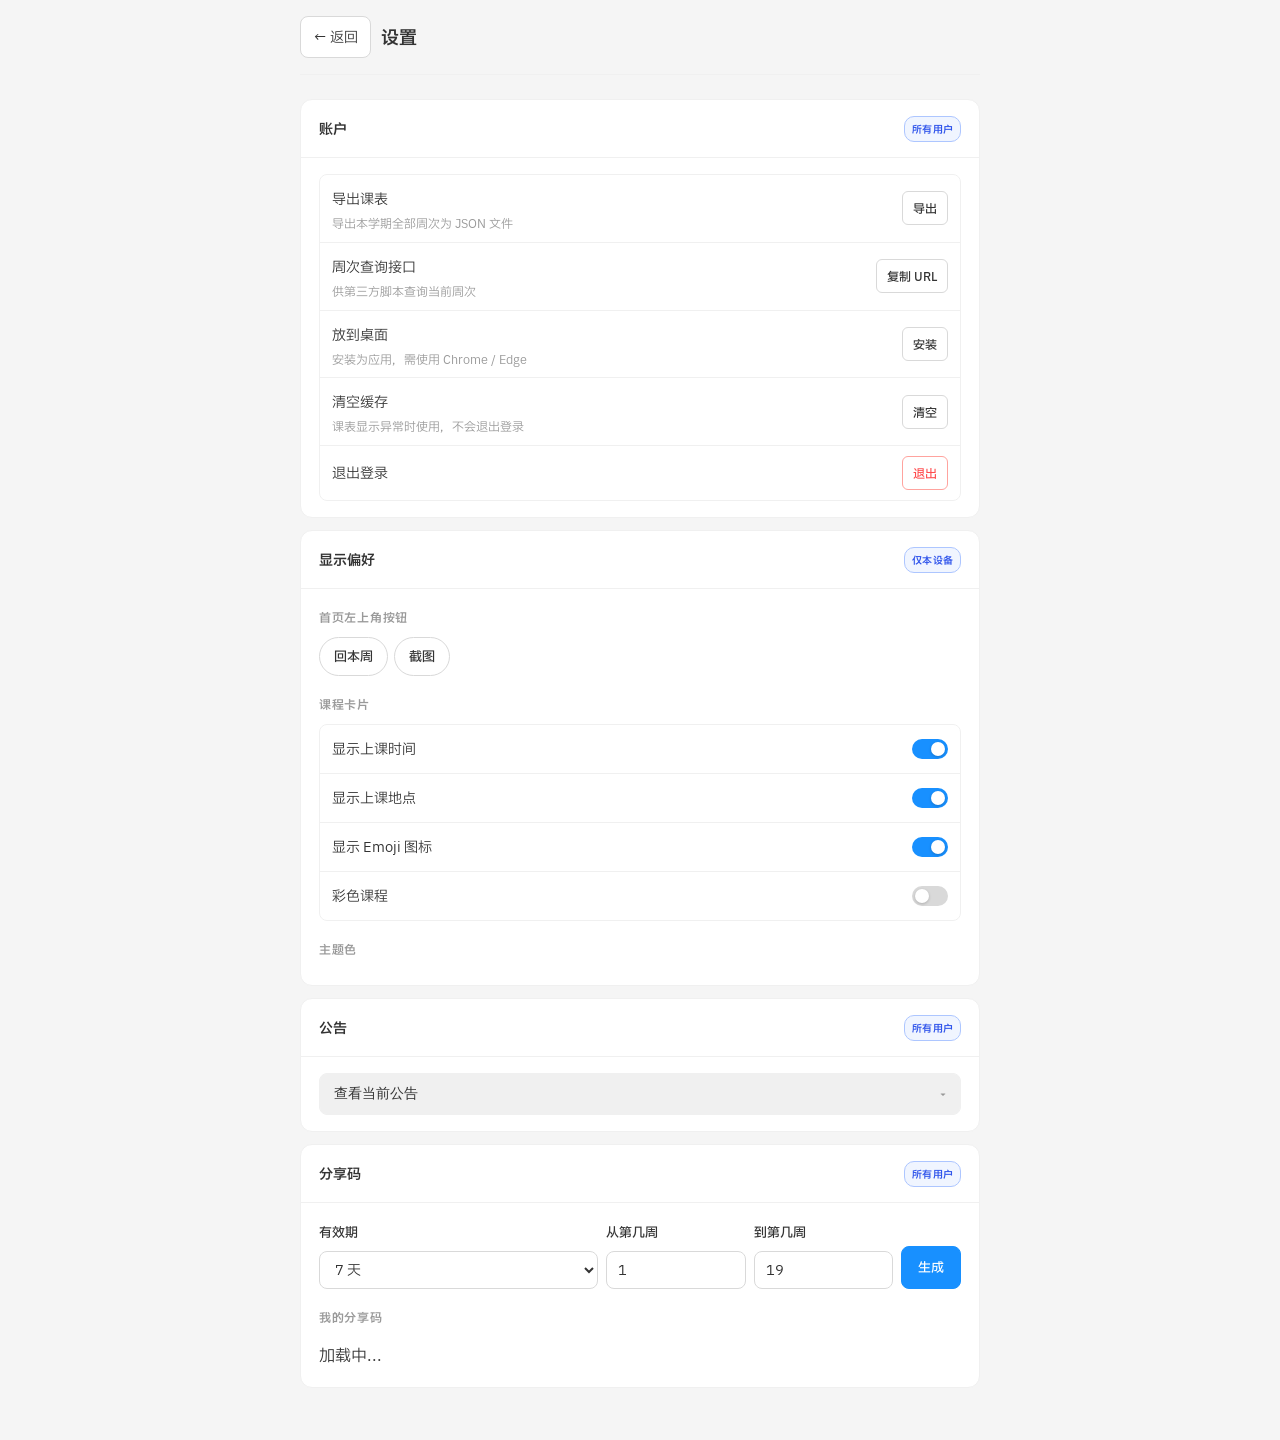
==== commit fff367ba: "feat: 设置页重排、两级管理员、管理员代看不显示公告 - 设置页：管理员分「我的设置 / 管理后台」页签，普通用户无页签；   账户改为操作行列表，显示偏好、日历订阅独立成卡，   公告栏拆为横幅" ====
--- a/admin.html
+++ b/admin.html
@@ -78,7 +78,8 @@
         .field { margin-bottom: 14px; }
         .field:last-child { margin-bottom: 0; }
         .field label { display: block; font-size: 0.82rem; font-weight: 500; margin-bottom: 5px; color: var(--c-text); }
-        .field .hint { font-size: 0.75rem; color: var(--c-muted); margin-top: 5px; line-height: 1.5; }
+        .hint { font-size: 0.75rem; color: var(--c-muted); line-height: 1.5; }
+        .field .hint { margin-top: 5px; }
         .field input, .field select {
             width: 100%; padding: 8px 11px;
             border: 1px solid var(--c-border-input); border-radius: 8px;
@@ -404,6 +405,42 @@
             flex-wrap: wrap; justify-content: space-between;
         }
         .admin-btn-group-left { display: flex; align-items: center; gap: 8px; }
+
+        /* ── 页签（仅管理员） ── */
+        .tabs { display: none; gap: 6px; margin-bottom: 14px; }
+        body.is-admin .tabs { display: flex; }
+        .admin-only { display: none; }
+        body.is-admin .admin-only { display: block; }
+        .super-only { display: none; }
+        body.is-super .super-only { display: block; }
+        body.is-admin.tab-user  [data-tab="admin"] { display: none !important; }
+        body.is-admin.tab-admin [data-tab="user"]  { display: none !important; }
+
+        /* ── 操作行列表（账户） ── */
+        .action-list { border: 1px solid var(--c-border-soft); border-radius: 8px; overflow: hidden; }
+        .action-row {
+            display: flex; align-items: center; gap: 12px;
+            padding: 10px 12px; border-top: 1px solid var(--c-border-soft);
+        }
+        .action-row:first-child { border-top: none; }
+        .action-row-text { flex: 1; min-width: 0; }
+        .action-row-title { font-size: 0.86rem; }
+        .action-row-desc { font-size: 0.75rem; color: var(--c-muted); margin-top: 2px; line-height: 1.4; }
+        .action-row-status { font-size: 0.75rem; color: #52c41a; margin-top: 4px; display: none; word-break: break-all; }
+        .action-row .btn { flex-shrink: 0; }
+
+        /* ── 折叠段（公告栏） ── */
+        .acc { margin-bottom: 8px; }
+        .acc:last-child { margin-bottom: 0; }
+        .acc .advanced-toggle-title { display: flex; align-items: center; gap: 8px; }
+        .badge-on  { background: #f6ffed; color: #389e0d; border: 1px solid #b7eb8f; }
+        .badge-off { background: var(--c-subtle); color: var(--c-muted); border: 1px solid var(--c-border-soft); }
+        @media (prefers-color-scheme: dark) {
+            .badge-on { background: #162312; color: #6abe39; border-color: #274916; }
+        }
+        .toggle-list { border: 1px solid var(--c-border-soft); border-radius: 8px; overflow: hidden; }
+        .check-line-align { margin-top: 26px; }
+        @media (max-width: 480px) { .check-line-align { margin-top: 0; } }
     </style>
 </head>
 <body>
@@ -416,102 +453,136 @@
             <span class="user-label" id="user-info"></span>
         </div>
 
-        <!-- ── 账户（所有用户）── -->
-        <div class="card">
+        <!-- ── 页签（仅管理员可见） ── -->
+        <div class="tabs chip-group">
+            <button class="chip" id="tab-user" onclick="selectTab('user')">我的设置</button>
+            <button class="chip" id="tab-admin" onclick="selectTab('admin')">管理后台</button>
+        </div>
+
+        <!-- ══════════ 我的设置 ══════════ -->
+
+        <!-- 账户 -->
+        <div class="card" data-tab="user">
             <div class="card-header">
                 <h2>账户</h2>
                 <span class="badge badge-user">所有用户</span>
             </div>
             <div class="card-body">
-                <div class="btn-group">
-                    <button class="btn btn-default" id="export-btn" onclick="exportSemester()">导出课表</button>
-                    <button class="btn btn-default" onclick="copyWeekNumberUrl()">复制周次查询接口URL</button>
-                    <button class="btn btn-default" onclick="clearLocalCache()">清空缓存（出现问题点这）</button>
-                </div>
-                <div class="btn-group" style="margin-top:8px">
-                    <button class="btn btn-danger" onclick="doLogout()">退出登录</button>
-                    <button class="btn btn-default" id="install-btn" onclick="installPWA()">放到桌面（使用 Chrome）</button>
-                </div>
-                <div id="export-status" style="font-size:0.8rem;color:var(--c-muted);margin-top:8px;display:none"></div>
-                <div id="cache-clear-status" style="font-size:0.8rem;color:#52c41a;margin-top:8px;display:none"></div>
-                <div id="week-number-url-status" style="font-size:0.8rem;color:#52c41a;margin-top:8px;display:none"></div>
-
-                <div class="divider" style="margin-top:14px"></div>
-
-                <button class="advanced-toggle" type="button" onclick="toggleAdvancedOptions()" aria-expanded="false" id="advanced-toggle">
-                    <span class="advanced-toggle-title">高级选项</span>
-                    <span class="advanced-toggle-icon" id="advanced-toggle-icon">▾</span>
-                </button>
-                <div class="advanced-panel" id="advanced-panel">
-                    <!-- 按钮模式 -->
-                    <div class="section-label" style="margin-bottom:8px">首页左上角按钮</div>
-                    <div class="chip-group" style="margin-bottom:16px">
-                        <button class="chip" id="chip-back" onclick="selectButtonMode('back_to_week')">回本周</button>
-                        <button class="chip" id="chip-capture" onclick="selectButtonMode('capture')">截图</button>
-                    </div>
-                    <input type="hidden" id="home-button-mode" value="back_to_week">
-
-                    <!-- 显示设置 -->
-                    <div class="section-label" style="margin-bottom:0">课程卡片显示</div>
-                    <div style="border:1px solid var(--c-border-soft);border-radius:8px;overflow:hidden;margin-top:8px;margin-bottom:14px">
-                        <label class="toggle-row">
-                            <span class="toggle-row-label">显示上课时间</span>
-                            <input type="checkbox" id="show-course-time" onchange="saveAdvancedOptions()" checked>
-                            <span class="toggle-switch"></span>
-                        </label>
-                        <label class="toggle-row">
-                            <span class="toggle-row-label">显示上课地点</span>
-                            <input type="checkbox" id="show-course-location" onchange="saveAdvancedOptions()" checked>
-                            <span class="toggle-switch"></span>
-                        </label>
-                        <label class="toggle-row">
-                            <span class="toggle-row-label">显示 Emoji 图标</span>
-                            <input type="checkbox" id="show-emoji" onchange="saveAdvancedOptions()" checked>
-                            <span class="toggle-switch"></span>
-                        </label>
-                        <label class="toggle-row">
-                            <span class="toggle-row-label">彩色课程</span>
-                            <input type="checkbox" id="colorful-courses" onchange="saveAdvancedOptions()">
-                            <span class="toggle-switch"></span>
-                        </label>
-                    </div>
-
-                    <!-- 主题色 -->
-                    <div class="section-label" style="margin-bottom:8px">主题色</div>
-                    <div id="theme-colors" class="theme-grid" style="margin-bottom:10px"></div>
-
-                    <div class="save-status" id="advanced-save-status">✓ 已保存</div>
-
-                    <!-- 日历订阅 -->
-                    <div id="ics-section" style="display:none">
-                        <div class="divider"></div>
-                        <div class="section-label" style="margin-bottom:8px">日历订阅</div>
-                        <div id="ics-disabled-hint" style="font-size:0.82rem;color:#999;display:none">管理员尚未开放日历订阅功能。</div>
-                        <div id="ics-content">
-                            <div id="ics-no-subscription">
-                                <button class="btn btn-primary btn-sm" onclick="createIcsSubscription()">生成订阅链接</button>
-                                <div class="field hint" style="margin-top:8px">
-                                    生成后可导入到 Google 日历、Apple 日历、Outlook 等应用，自动同步课表。
-                                </div>
-                            </div>
-                            <div id="ics-has-subscription" style="display:none">
-                                <div class="ics-url-row">
-                                    <input type="text" id="ics-url" readonly class="ics-url-input">
-                                    <div class="ics-url-btns">
-                                        <button class="btn btn-default btn-sm" onclick="copyIcsUrl()">复制链接</button>
-                                        <button class="btn btn-danger btn-sm" onclick="revokeIcsSubscription()">撤销</button>
-                                    </div>
-                                </div>
-                                <div class="field hint">订阅创建时间：<span id="ics-created-at"></span></div>
-                            </div>
+                <div class="action-list">
+                    <div class="action-row">
+                        <div class="action-row-text">
+                            <div class="action-row-title">导出课表</div>
+                            <div class="action-row-desc">导出本学期全部周次为 JSON 文件</div>
+                            <div class="action-row-status" id="export-status" style="color:var(--c-muted)"></div>
                         </div>
+                        <button class="btn btn-default btn-sm" id="export-btn" onclick="exportSemester()">导出</button>
+                    </div>
+                    <div class="action-row">
+                        <div class="action-row-text">
+                            <div class="action-row-title">周次查询接口</div>
+                            <div class="action-row-desc">供第三方脚本查询当前周次</div>
+                            <div class="action-row-status" id="week-number-url-status"></div>
+                        </div>
+                        <button class="btn btn-default btn-sm" onclick="copyWeekNumberUrl()">复制 URL</button>
+                    </div>
+                    <div class="action-row" id="install-btn">
+                        <div class="action-row-text">
+                            <div class="action-row-title">放到桌面</div>
+                            <div class="action-row-desc">安装为应用，需使用 Chrome / Edge</div>
+                        </div>
+                        <button class="btn btn-default btn-sm" onclick="installPWA()">安装</button>
+                    </div>
+                    <div class="action-row">
+                        <div class="action-row-text">
+                            <div class="action-row-title">清空缓存</div>
+                            <div class="action-row-desc">课表显示异常时使用，不会退出登录</div>
+                            <div class="action-row-status" id="cache-clear-status"></div>
+                        </div>
+                        <button class="btn btn-default btn-sm" onclick="clearLocalCache()">清空</button>
+                    </div>
+                    <div class="action-row">
+                        <div class="action-row-text">
+                            <div class="action-row-title">退出登录</div>
+                        </div>
+                        <button class="btn btn-danger btn-sm" onclick="doLogout()">退出</button>
                     </div>
                 </div>
             </div>
         </div>
 
-        <!-- ── 分享码（所有用户）── -->
-        <div class="card" id="notice-card">
+        <!-- 显示偏好 -->
+        <div class="card" data-tab="user">
+            <div class="card-header">
+                <h2>显示偏好</h2>
+                <span class="save-status" id="advanced-save-status">✓ 已保存</span>
+                <span class="badge badge-user">仅本设备</span>
+            </div>
+            <div class="card-body">
+                <div class="section-label" style="margin-bottom:8px">首页左上角按钮</div>
+                <div class="chip-group" style="margin-bottom:16px">
+                    <button class="chip" id="chip-back" onclick="selectButtonMode('back_to_week')">回本周</button>
+                    <button class="chip" id="chip-capture" onclick="selectButtonMode('capture')">截图</button>
+                </div>
+                <input type="hidden" id="home-button-mode" value="back_to_week">
+
+                <div class="section-label" style="margin-bottom:8px">课程卡片</div>
+                <div class="toggle-list" style="margin-bottom:16px">
+                    <label class="toggle-row">
+                        <span class="toggle-row-label">显示上课时间</span>
+                        <input type="checkbox" id="show-course-time" onchange="saveAdvancedOptions()" checked>
+                        <span class="toggle-switch"></span>
+                    </label>
+                    <label class="toggle-row">
+                        <span class="toggle-row-label">显示上课地点</span>
+                        <input type="checkbox" id="show-course-location" onchange="saveAdvancedOptions()" checked>
+                        <span class="toggle-switch"></span>
+                    </label>
+                    <label class="toggle-row">
+                        <span class="toggle-row-label">显示 Emoji 图标</span>
+                        <input type="checkbox" id="show-emoji" onchange="saveAdvancedOptions()" checked>
+                        <span class="toggle-switch"></span>
+                    </label>
+                    <label class="toggle-row">
+                        <span class="toggle-row-label">彩色课程</span>
+                        <input type="checkbox" id="colorful-courses" onchange="saveAdvancedOptions()">
+                        <span class="toggle-switch"></span>
+                    </label>
+                </div>
+
+                <div class="section-label" style="margin-bottom:8px">主题色</div>
+                <div id="theme-colors" class="theme-grid"></div>
+            </div>
+        </div>
+
+        <!-- 日历订阅（管理员未开放时整卡隐藏） -->
+        <div class="card" data-tab="user" id="ics-section" style="display:none">
+            <div class="card-header">
+                <h2>日历订阅</h2>
+                <span class="badge badge-user">所有用户</span>
+            </div>
+            <div class="card-body">
+                <div id="ics-disabled-hint" class="empty-hint" style="display:none">管理员尚未开放日历订阅功能。</div>
+                <div id="ics-content">
+                    <div id="ics-no-subscription">
+                        <div class="hint" style="margin-bottom:10px">生成后可导入 Google 日历、Apple 日历、Outlook 等应用，自动同步课表。</div>
+                        <button class="btn btn-primary btn-sm" onclick="createIcsSubscription()">生成订阅链接</button>
+                    </div>
+                    <div id="ics-has-subscription" style="display:none">
+                        <div class="ics-url-row">
+                            <input type="text" id="ics-url" readonly class="ics-url-input">
+                            <div class="ics-url-btns">
+                                <button class="btn btn-default btn-sm" onclick="copyIcsUrl()">复制链接</button>
+                                <button class="btn btn-danger btn-sm" onclick="revokeIcsSubscription()">撤销</button>
+                            </div>
+                        </div>
+                        <div class="hint">创建于 <span id="ics-created-at"></span></div>
+                    </div>
+                </div>
+            </div>
+        </div>
+
+        <!-- 公告（查看 / 恢复） -->
+        <div class="card" data-tab="user" id="notice-card">
             <div class="card-header">
                 <h2>公告</h2>
                 <span class="badge badge-user">所有用户</span>
@@ -532,13 +603,13 @@
             </div>
         </div>
 
-        <div class="card">
+        <!-- 分享码 -->
+        <div class="card" data-tab="user">
             <div class="card-header">
                 <h2>分享码</h2>
                 <span class="badge badge-user">所有用户</span>
             </div>
             <div class="card-body">
-                <!-- 创建 -->
                 <div class="share-create-form">
                     <div class="share-create-fields">
                         <div class="field" style="margin:0;flex:2;min-width:90px">
@@ -562,7 +633,6 @@
                     <button class="btn btn-primary share-create-btn" onclick="createShare()">生成</button>
                 </div>
 
-                <!-- 生成结果 -->
                 <div id="share-result" style="display:none;margin-top:12px">
                     <div class="result-card">
                         <div class="result-card-title">✓ 分享码已生成</div>
@@ -577,202 +647,229 @@
                     </div>
                 </div>
 
-                <!-- 我的分享码列表 -->
                 <div class="section-label" style="margin-top:16px" id="share-list-label">我的分享码</div>
                 <div id="share-list">加载中...</div>
             </div>
         </div>
 
-        <!-- ── 后台抓取（管理员）── -->
-        <div class="card" id="admin-card" style="display:none">
+        <!-- ══════════ 管理后台 ══════════ -->
+
+        <!-- 后台抓取 -->
+        <div class="card admin-only" data-tab="admin" id="admin-card">
             <div class="card-header">
                 <h2>后台抓取</h2>
                 <span class="badge badge-admin">管理员</span>
             </div>
             <div class="card-body">
-                <div class="field">
-                    <label>自动抓取间隔（分钟）</label>
-                    <input type="number" id="fetch_interval" value="60" min="5" max="1440" disabled>
-                    <div class="hint">后台定时为所有用户抓取上周、当周、下周课表。建议 30–120 分钟。</div>
+                <div class="field-row">
+                    <div class="field">
+                        <label>自动抓取间隔（分钟）</label>
+                        <input type="number" id="fetch_interval" value="60" min="5" max="1440" disabled>
+                        <div class="hint">定时为所有用户抓取上周、当周、下周课表。建议 30–120。</div>
+                    </div>
+                    <div class="field">
+                        <label>第 3、4 节特殊时间教学楼</label>
+                        <input type="text" id="slot34_special_pattern" placeholder="如：教2,实2" disabled>
+                        <div class="hint">地点含任一标识时，第 3 节改为 10:15–11:00，第 4 节改为 11:05–11:50。多个用英文逗号分隔，留空不启用。</div>
+                    </div>
                 </div>
-                <div class="field">
-                    <label>第3、4节特殊时间教学楼标识</label>
-                    <input type="text" id="slot34_special_pattern" placeholder="如：教2" disabled>
-                    <div class="hint">地点含任一标识时，第3节改为 10:15–11:00，第4节改为 11:05–11:50。多标识用英文逗号分隔，如 <code>教2,实2</code>。留空不启用。</div>
-                </div>
-                <div class="admin-btn-group" style="margin-top:4px">
+                <div class="admin-btn-group" style="margin-top:14px">
                     <div class="admin-btn-group-left">
                         <button class="btn btn-primary" id="save-admin-btn" onclick="saveAdminSettings()" disabled>保存</button>
                         <span class="save-status" id="admin-save-status">✓ 已保存</span>
                     </div>
                     <button class="btn btn-default" id="force-fetch-btn" onclick="forceFetch()" disabled>立即抓取所有用户</button>
                 </div>
-
-                <!-- 公告栏 -->
-                <div class="divider"></div>
-                <div class="section-label" style="margin-bottom:6px">公告栏</div>
-                <div class="hint">横幅与弹窗是两套独立公告，可分别编辑、分别启用，也可同时启用。均显示给所有用户（含分享浏览模式）。支持加粗、颜色、链接、图片、列表等，允许部分 HTML 标签（p/div/span/a/img/ul/ol/h1-h4/blockquote/code 等），脚本、iframe、事件属性会在保存时被服务端过滤。</div>
-                <div class="section-label" style="margin:14px 0 10px">顶部横幅公告</div>
-                <div class="field">
-                    <label class="check-line">
-                        <input type="checkbox" id="ann-banner-enabled" disabled>
-                        <span>启用顶部横幅公告</span>
-                    </label>
-                    <div class="hint">常驻在课表页顶部、课表上方。</div>
+            </div>
+        </div>
+
+        <!-- 公告栏 -->
+        <div class="card admin-only" data-tab="admin">
+            <div class="card-header">
+                <h2>公告栏</h2>
+                <span class="badge badge-admin">管理员</span>
+            </div>
+            <div class="card-body">
+                <div class="hint" style="margin-bottom:12px">横幅与弹窗是两套独立公告，可分别编辑、分别启用。内容支持富文本与部分 HTML，脚本、iframe、事件属性会在保存时被服务端过滤。</div>
+                <div class="acc" id="acc-banner">
+                    <button class="advanced-toggle" type="button" onclick="toggleAcc('banner')" aria-expanded="false" id="acc-banner-toggle">
+                        <span class="advanced-toggle-title">顶部横幅公告<span class="badge badge-off" id="ann-banner-status">未启用</span></span>
+                        <span class="advanced-toggle-icon">▾</span>
+                    </button>
+                    <div class="advanced-panel" id="acc-banner-panel">
+                        <div class="field">
+                            <label class="check-line">
+                                <input type="checkbox" id="ann-banner-enabled" disabled onchange="updateAnnStatus('banner')">
+                                <span>启用顶部横幅公告</span>
+                            </label>
+                            <div class="hint">常驻在课表页顶部、课表上方。</div>
+                        </div>
+                        <div class="field-row">
+                            <div class="field">
+                                <label>展示次数（每位用户）</label>
+                                <input type="number" id="ann-banner-max-views" value="0" min="0" max="999" disabled>
+                                <div class="hint">按课表页打开次数统计。0 = 每次都显示；本公告更新后重新计数。</div>
+                            </div>
+                            <div class="field">
+                                <label class="check-line check-line-align">
+                                    <input type="checkbox" id="ann-banner-dismissible" checked disabled>
+                                    <span>允许用户关闭</span>
+                                </label>
+                                <div class="hint">关闭后会记住，直到本公告更新或用户在设置页恢复。</div>
+                            </div>
+                        </div>
+                        <div class="field">
+                            <label>内容</label>
+                            <div class="rte disabled" id="ann-banner-rte">
+                                <div class="rte-toolbar">
+                                    <button type="button" data-cmd="bold" title="加粗"><b>B</b></button>
+                                    <button type="button" data-cmd="italic" title="斜体"><i>I</i></button>
+                                    <button type="button" data-cmd="underline" title="下划线"><u>U</u></button>
+                                    <button type="button" data-cmd="strikeThrough" title="删除线"><s>S</s></button>
+                                    <span class="sep"></span>
+                                    <button type="button" data-cmd="formatBlock" data-val="h3" title="标题">H</button>
+                                    <button type="button" data-cmd="formatBlock" data-val="p" title="正文">¶</button>
+                                    <button type="button" data-cmd="insertUnorderedList" title="无序列表">•≡</button>
+                                    <button type="button" data-cmd="insertOrderedList" title="有序列表">1≡</button>
+                                    <button type="button" data-cmd="formatBlock" data-val="blockquote" title="引用">❝</button>
+                                    <span class="sep"></span>
+                                    <label title="文字颜色">A<input type="color" id="ann-banner-color" value="#d4380d"></label>
+                                    <button type="button" data-cmd="link" title="插入链接">🔗</button>
+                                    <button type="button" data-cmd="image" title="插入图片">🖼</button>
+                                    <button type="button" data-cmd="insertHorizontalRule" title="分隔线">—</button>
+                                    <button type="button" data-cmd="removeFormat" title="清除格式">✕fmt</button>
+                                    <span class="sep"></span>
+                                    <button type="button" data-cmd="source" id="ann-banner-source-btn" title="编辑 HTML 源码">&lt;/&gt;</button>
+                                </div>
+                                <div class="rte-editor" id="ann-banner-editor" contenteditable="true" data-placeholder="输入顶部横幅公告内容，支持富文本…"></div>
+                                <textarea class="rte-source" id="ann-banner-source" spellcheck="false" placeholder="HTML 源码"></textarea>
+                            </div>
+                            <div class="counter"><span id="ann-banner-count">0</span>/10000 <button class="btn btn-default btn-sm" id="clear-banner-btn" onclick="clearAnnouncement('banner')" disabled style="margin-left:8px">清空内容</button></div>
+                        </div>
+                    </div>
                 </div>
-                <div class="field-row">
-                    <div class="field">
-                        <label>展示次数（每位用户）</label>
-                        <input type="number" id="ann-banner-max-views" value="0" min="0" max="999" disabled>
-                        <div class="hint">按课表页打开次数统计。0 = 每次打开都显示；N = 最多显示 N 次，本公告更新后重新计数。</div>
-                    </div>
-                    <div class="field">
-                        <label class="check-line" style="margin-top:26px">
-                            <input type="checkbox" id="ann-banner-dismissible" checked disabled>
-                            <span>允许用户关闭</span>
-                        </label>
-                        <div class="hint">横幅的 ✕ 会记住关闭状态，直到本公告更新或用户在设置页「公告」中恢复。</div>
+                <div class="acc" id="acc-popup">
+                    <button class="advanced-toggle" type="button" onclick="toggleAcc('popup')" aria-expanded="false" id="acc-popup-toggle">
+                        <span class="advanced-toggle-title">弹窗公告<span class="badge badge-off" id="ann-popup-status">未启用</span></span>
+                        <span class="advanced-toggle-icon">▾</span>
+                    </button>
+                    <div class="advanced-panel" id="acc-popup-panel">
+                        <div class="field">
+                            <label class="check-line">
+                                <input type="checkbox" id="ann-popup-enabled" disabled onchange="updateAnnStatus('popup')">
+                                <span>启用弹窗公告</span>
+                            </label>
+                            <div class="hint">打开课表页时以弹窗形式弹出。</div>
+                        </div>
+                        <div class="field-row">
+                            <div class="field">
+                                <label>展示次数（每位用户）</label>
+                                <input type="number" id="ann-popup-max-views" value="0" min="0" max="999" disabled>
+                                <div class="hint">按课表页打开次数统计。0 = 每次都显示；本公告更新后重新计数。</div>
+                            </div>
+                            <div class="field">
+                                <label class="check-line check-line-align">
+                                    <input type="checkbox" id="ann-popup-dismissible" checked disabled>
+                                    <span>允许用户关闭</span>
+                                </label>
+                                <div class="hint">关闭仅对本次访问有效，下次打开仍会弹出。</div>
+                            </div>
+                        </div>
+                        <div class="field">
+                            <label>内容</label>
+                            <div class="rte disabled" id="ann-popup-rte">
+                                <div class="rte-toolbar">
+                                    <button type="button" data-cmd="bold" title="加粗"><b>B</b></button>
+                                    <button type="button" data-cmd="italic" title="斜体"><i>I</i></button>
+                                    <button type="button" data-cmd="underline" title="下划线"><u>U</u></button>
+                                    <button type="button" data-cmd="strikeThrough" title="删除线"><s>S</s></button>
+                                    <span class="sep"></span>
+                                    <button type="button" data-cmd="formatBlock" data-val="h3" title="标题">H</button>
+                                    <button type="button" data-cmd="formatBlock" data-val="p" title="正文">¶</button>
+                                    <button type="button" data-cmd="insertUnorderedList" title="无序列表">•≡</button>
+                                    <button type="button" data-cmd="insertOrderedList" title="有序列表">1≡</button>
+                                    <button type="button" data-cmd="formatBlock" data-val="blockquote" title="引用">❝</button>
+                                    <span class="sep"></span>
+                                    <label title="文字颜色">A<input type="color" id="ann-popup-color" value="#d4380d"></label>
+                                    <button type="button" data-cmd="link" title="插入链接">🔗</button>
+                                    <button type="button" data-cmd="image" title="插入图片">🖼</button>
+                                    <button type="button" data-cmd="insertHorizontalRule" title="分隔线">—</button>
+                                    <button type="button" data-cmd="removeFormat" title="清除格式">✕fmt</button>
+                                    <span class="sep"></span>
+                                    <button type="button" data-cmd="source" id="ann-popup-source-btn" title="编辑 HTML 源码">&lt;/&gt;</button>
+                                </div>
+                                <div class="rte-editor" id="ann-popup-editor" contenteditable="true" data-placeholder="输入弹窗公告内容，支持富文本…"></div>
+                                <textarea class="rte-source" id="ann-popup-source" spellcheck="false" placeholder="HTML 源码"></textarea>
+                            </div>
+                            <div class="counter"><span id="ann-popup-count">0</span>/10000 <button class="btn btn-default btn-sm" id="clear-popup-btn" onclick="clearAnnouncement('popup')" disabled style="margin-left:8px">清空内容</button></div>
+                        </div>
                     </div>
                 </div>
-                <div class="field">
-                    <label>顶部横幅公告内容</label>
-                    <div class="rte disabled" id="ann-banner-rte">
-                        <div class="rte-toolbar">
-                            <button type="button" data-cmd="bold" title="加粗"><b>B</b></button>
-                            <button type="button" data-cmd="italic" title="斜体"><i>I</i></button>
-                            <button type="button" data-cmd="underline" title="下划线"><u>U</u></button>
-                            <button type="button" data-cmd="strikeThrough" title="删除线"><s>S</s></button>
-                            <span class="sep"></span>
-                            <button type="button" data-cmd="formatBlock" data-val="h3" title="标题">H</button>
-                            <button type="button" data-cmd="formatBlock" data-val="p" title="正文">¶</button>
-                            <button type="button" data-cmd="insertUnorderedList" title="无序列表">•≡</button>
-                            <button type="button" data-cmd="insertOrderedList" title="有序列表">1≡</button>
-                            <button type="button" data-cmd="formatBlock" data-val="blockquote" title="引用">❝</button>
-                            <span class="sep"></span>
-                            <label title="文字颜色">A<input type="color" id="ann-banner-color" value="#d4380d"></label>
-                            <button type="button" data-cmd="link" title="插入链接">🔗</button>
-                            <button type="button" data-cmd="image" title="插入图片">🖼</button>
-                            <button type="button" data-cmd="insertHorizontalRule" title="分隔线">—</button>
-                            <button type="button" data-cmd="removeFormat" title="清除格式">✕fmt</button>
-                            <span class="sep"></span>
-                            <button type="button" data-cmd="source" id="ann-banner-source-btn" title="编辑 HTML 源码">&lt;/&gt;</button>
+                <div class="acc" id="acc-ad">
+                    <button class="advanced-toggle" type="button" onclick="toggleAcc('ad')" aria-expanded="false" id="acc-ad-toggle">
+                        <span class="advanced-toggle-title">广告位（预留）<span class="badge badge-off" id="ann-ad-status">未启用</span></span>
+                        <span class="advanced-toggle-icon">▾</span>
+                    </button>
+                    <div class="advanced-panel" id="acc-ad-panel">
+                        <div class="field">
+                            <label class="check-line">
+                                <input type="checkbox" id="ann-ad-enabled" disabled onchange="updateAnnStatus('ad')">
+                                <span>启用广告位</span>
+                            </label>
+                            <div class="hint">当前仅为占位。填入 HTML 片段后按所选位置展示，与两套公告是否启用无关。</div>
                         </div>
-                        <div class="rte-editor" id="ann-banner-editor" contenteditable="true" data-placeholder="输入顶部横幅公告内容，支持富文本…"></div>
-                        <textarea class="rte-source" id="ann-banner-source" spellcheck="false" placeholder="HTML 源码"></textarea>
-                    </div>
-                    <div class="counter"><span id="ann-banner-count">0</span>/10000 <button class="btn btn-default btn-sm" id="clear-banner-btn" onclick="clearAnnouncement('banner')" disabled style="margin-left:8px">清空内容</button></div>
+                        <div class="field">
+                            <label>位置</label>
+                            <select id="ann-ad-position" disabled>
+                                <option value="page_below">课表页 · 横幅公告下方（无横幅时在课表上方）</option>
+                                <option value="page_above">课表页 · 横幅公告上方</option>
+                                <option value="banner_inside">横幅公告内部 · 正文下方</option>
+                                <option value="popup_inside">弹窗公告内部 · 正文下方</option>
+                            </select>
+                            <div class="hint">「横幅内部」在横幅未显示时退回到横幅下方；「弹窗内部」仅在弹窗弹出时可见。</div>
+                        </div>
+                        <div class="field">
+                            <label>HTML</label>
+                            <textarea id="ann-ad-html" maxlength="5000" placeholder='例如：&lt;div class="ad-slot"&gt;广告位招租&lt;/div&gt;' disabled oninput="updateAdPreview()"></textarea>
+                            <div class="counter"><span id="ann-ad-count">0</span>/5000</div>
+                            <div class="ad-preview" id="ann-ad-preview"></div>
+                        </div>
+                    </div>
                 </div>
-                <div class="section-label" style="margin:14px 0 10px">弹窗公告</div>
-                <div class="field">
-                    <label class="check-line">
-                        <input type="checkbox" id="ann-popup-enabled" disabled>
-                        <span>启用弹窗公告</span>
-                    </label>
-                    <div class="hint">打开课表页时以弹窗形式弹出。</div>
-                </div>
-                <div class="field-row">
-                    <div class="field">
-                        <label>展示次数（每位用户）</label>
-                        <input type="number" id="ann-popup-max-views" value="0" min="0" max="999" disabled>
-                        <div class="hint">按课表页打开次数统计。0 = 每次打开都显示；N = 最多显示 N 次，本公告更新后重新计数。</div>
-                    </div>
-                    <div class="field">
-                        <label class="check-line" style="margin-top:26px">
-                            <input type="checkbox" id="ann-popup-dismissible" checked disabled>
-                            <span>允许用户关闭</span>
-                        </label>
-                        <div class="hint">弹窗的关闭仅对本次访问有效，下次打开课表页仍会弹出（受展示次数限制）。关闭后用户仍可在设置页「公告」中查看。</div>
-                    </div>
-                </div>
-                <div class="field">
-                    <label>弹窗公告内容</label>
-                    <div class="rte disabled" id="ann-popup-rte">
-                        <div class="rte-toolbar">
-                            <button type="button" data-cmd="bold" title="加粗"><b>B</b></button>
-                            <button type="button" data-cmd="italic" title="斜体"><i>I</i></button>
-                            <button type="button" data-cmd="underline" title="下划线"><u>U</u></button>
-                            <button type="button" data-cmd="strikeThrough" title="删除线"><s>S</s></button>
-                            <span class="sep"></span>
-                            <button type="button" data-cmd="formatBlock" data-val="h3" title="标题">H</button>
-                            <button type="button" data-cmd="formatBlock" data-val="p" title="正文">¶</button>
-                            <button type="button" data-cmd="insertUnorderedList" title="无序列表">•≡</button>
-                            <button type="button" data-cmd="insertOrderedList" title="有序列表">1≡</button>
-                            <button type="button" data-cmd="formatBlock" data-val="blockquote" title="引用">❝</button>
-                            <span class="sep"></span>
-                            <label title="文字颜色">A<input type="color" id="ann-popup-color" value="#d4380d"></label>
-                            <button type="button" data-cmd="link" title="插入链接">🔗</button>
-                            <button type="button" data-cmd="image" title="插入图片">🖼</button>
-                            <button type="button" data-cmd="insertHorizontalRule" title="分隔线">—</button>
-                            <button type="button" data-cmd="removeFormat" title="清除格式">✕fmt</button>
-                            <span class="sep"></span>
-                            <button type="button" data-cmd="source" id="ann-popup-source-btn" title="编辑 HTML 源码">&lt;/&gt;</button>
-                        </div>
-                        <div class="rte-editor" id="ann-popup-editor" contenteditable="true" data-placeholder="输入弹窗公告内容，支持富文本…"></div>
-                        <textarea class="rte-source" id="ann-popup-source" spellcheck="false" placeholder="HTML 源码"></textarea>
-                    </div>
-                    <div class="counter"><span id="ann-popup-count">0</span>/10000 <button class="btn btn-default btn-sm" id="clear-popup-btn" onclick="clearAnnouncement('popup')" disabled style="margin-left:8px">清空内容</button></div>
-                </div>
-
-                <div class="section-label" style="margin:14px 0 10px">广告位（预留）</div>
-                <div class="field">
-                    <label class="check-line">
-                        <input type="checkbox" id="ann-ad-enabled" disabled>
-                        <span>启用广告位</span>
-                    </label>
-                    <div class="hint">当前仅为占位，无实际投放逻辑。填入 HTML 片段后即按位置展示，可用于后续接入广告代码（同样受服务端白名单过滤）。与两套公告是否启用无关。</div>
-                </div>
-                <div class="field-row">
-                    <div class="field">
-                        <label>广告位位置</label>
-                        <select id="ann-ad-position" disabled>
-                            <option value="page_below">课表页 · 横幅公告下方（无横幅时在课表上方）</option>
-                            <option value="page_above">课表页 · 横幅公告上方</option>
-                            <option value="banner_inside">横幅公告内部 · 正文下方</option>
-                            <option value="popup_inside">弹窗公告内部 · 正文下方</option>
-                        </select>
-                        <div class="hint">「横幅内部」在横幅未显示时退回到横幅下方位置；「弹窗内部」仅在弹窗弹出时可见。前两项始终显示在课表页。</div>
-                    </div>
-                </div>
-                <div class="field">
-                    <label>广告位 HTML</label>
-                    <textarea id="ann-ad-html" maxlength="5000" placeholder='例如：&lt;div class="ad-slot"&gt;广告位招租&lt;/div&gt;' disabled oninput="updateAdPreview()"></textarea>
-                    <div class="counter"><span id="ann-ad-count">0</span>/5000</div>
-                    <div class="ad-preview" id="ann-ad-preview"></div>
-                </div>
-                <div class="admin-btn-group" style="margin-top:4px">
+
+                <div class="admin-btn-group" style="margin-top:14px">
                     <div class="admin-btn-group-left">
                         <button class="btn btn-primary" id="save-announcement-btn" onclick="saveAnnouncement()" disabled>保存公告设置</button>
                         <span class="save-status" id="announcement-save-status">✓ 已保存</span>
                     </div>
                 </div>
-
-                <!-- 服务管理 -->
-                <div class="divider"></div>
-                <div class="section-label" style="margin-bottom:10px">服务管理</div>
-                <button class="btn btn-danger" id="restart-btn" onclick="restartService()" disabled>重启服务</button>
-                <div class="hint" style="margin-top:6px">重启服务会中断所有用户会话，请谨慎操作</div>
-
-                <!-- 分享码管理 -->
-                <div class="divider"></div>
-                <div class="section-label" style="margin-bottom:10px">分享码管理</div>
+            </div>
+        </div>
+
+        <!-- 分享码管理 -->
+        <div class="card admin-only" data-tab="admin">
+            <div class="card-header">
+                <h2>分享码管理</h2>
+                <span class="badge badge-admin">管理员</span>
+            </div>
+            <div class="card-body">
                 <div id="admin-share-list">加载中...</div>
             </div>
         </div>
 
-        <!-- ── 用户组管理（管理员）── -->
-        <div class="card" id="groups-card" style="display:none">
+        <!-- 用户组管理 -->
+        <div class="card admin-only" data-tab="admin" id="groups-card">
             <div class="card-header">
                 <h2>用户组管理</h2>
                 <span class="badge badge-admin">管理员</span>
             </div>
             <div class="card-body">
-                <div class="hint" style="margin-bottom:14px">将用户分组并授予不同权限。未分组用户使用默认组权限。</div>
                 <div class="field">
                     <label>新用户默认组</label>
                     <select id="default-group-select" onchange="saveDefaultGroup()" disabled>
                         <option value="">加载中...</option>
                     </select>
-                    <div class="hint">新注册用户将自动加入此组。</div>
+                    <div class="hint">新注册用户自动加入此组；未分组用户使用默认组权限。</div>
                 </div>
 
                 <div class="divider"></div>
@@ -784,8 +881,8 @@
             </div>
         </div>
 
-        <!-- ── 用户课表（管理员）── -->
-        <div class="card" id="users-card" style="display:none">
+        <!-- 用户课表 -->
+        <div class="card admin-only" data-tab="admin" id="users-card">
             <div class="card-header">
                 <h2>用户课表</h2>
                 <span class="badge badge-admin">管理员</span>
@@ -796,6 +893,47 @@
             </div>
         </div>
 
+        <!-- 管理员（仅超级管理员） -->
+        <div class="card super-only" data-tab="admin" id="admins-card">
+            <div class="card-header">
+                <h2>管理员</h2>
+                <span class="badge badge-admin">超级管理员</span>
+            </div>
+            <div class="card-body">
+                <div class="hint" style="margin-bottom:12px">超级管理员由服务器环境变量 ADMIN_USERS 配置。普通管理员在此添加，除本项外权限与超级管理员相同，添加或移除后立即生效，无需重新登录。</div>
+                <div class="share-create-form" style="margin-bottom:14px">
+                    <div class="share-create-fields">
+                        <div class="field" style="margin:0;flex:1">
+                            <label>添加普通管理员</label>
+                            <input type="text" id="admin-add-username" placeholder="输入学号 / 用户名" maxlength="64" onkeydown="if(event.key==='Enter') addAdmin()">
+                        </div>
+                    </div>
+                    <button class="btn btn-primary share-create-btn" id="admin-add-btn" onclick="addAdmin()">添加</button>
+                </div>
+                <div class="section-label">管理员列表</div>
+                <div id="admins-list">加载中...</div>
+            </div>
+        </div>
+
+        <!-- 服务管理 -->
+        <div class="card admin-only" data-tab="admin">
+            <div class="card-header">
+                <h2>服务管理</h2>
+                <span class="badge badge-admin">管理员</span>
+            </div>
+            <div class="card-body">
+                <div class="action-list">
+                    <div class="action-row">
+                        <div class="action-row-text">
+                            <div class="action-row-title">重启服务</div>
+                            <div class="action-row-desc">会中断所有用户会话，请谨慎操作</div>
+                        </div>
+                        <button class="btn btn-danger btn-sm" id="restart-btn" onclick="restartService()" disabled>重启</button>
+                    </div>
+                </div>
+            </div>
+        </div>
+
     </div>
 
     <script>
@@ -829,7 +967,7 @@
         let maxWeekForExport = 20;
         let adminUsersList = [];
         const BUTTON_MODE_KEY = 'schedule_button_mode';
-        const ADVANCED_PANEL_KEY = 'schedule_advanced_options_open';
+        const SETTINGS_TAB_KEY = 'schedule_settings_tab';
         const SHOW_COURSE_TIME_KEY = 'schedule_show_course_time';
         const SHOW_COURSE_LOCATION_KEY = 'schedule_show_course_location';
         const SHOW_EMOJI_KEY = 'schedule_show_emoji';
@@ -967,18 +1105,23 @@
             showAdvancedSaveStatus._timer = setTimeout(() => el.classList.remove('show'), 2500);
         }
 
-        function syncAdvancedPanel(open) {
-            const panel = document.getElementById('advanced-panel');
-            const toggle = document.getElementById('advanced-toggle');
-            if (!panel || !toggle) return;
+        // ── 页签（仅管理员） ──
+        function selectTab(tab) {
+            if (tab !== 'admin') tab = 'user';
+            document.body.classList.toggle('tab-user', tab === 'user');
+            document.body.classList.toggle('tab-admin', tab === 'admin');
+            document.getElementById('tab-user').classList.toggle('active', tab === 'user');
+            document.getElementById('tab-admin').classList.toggle('active', tab === 'admin');
+            writeLocalPreference(SETTINGS_TAB_KEY, tab);
+        }
+
+        // ── 通用折叠段 ──
+        function toggleAcc(key) {
+            const panel = document.getElementById(`acc-${key}-panel`);
+            const toggle = document.getElementById(`acc-${key}-toggle`);
+            const open = !panel.classList.contains('open');
             panel.classList.toggle('open', open);
             toggle.setAttribute('aria-expanded', open ? 'true' : 'false');
-            writeLocalPreference(ADVANCED_PANEL_KEY, open ? '1' : '0');
-        }
-
-        function toggleAdvancedOptions() {
-            const panel = document.getElementById('advanced-panel');
-            syncAdvancedPanel(!panel.classList.contains('open'));
         }
 
         function loadAdvancedOptions() {
@@ -993,7 +1136,6 @@
             document.getElementById('show-emoji').checked = showEmoji === '1';
             document.getElementById('colorful-courses').checked = colorfulCourses === 'true';
             syncChipMode(mode);
-            syncAdvancedPanel(readLocalPreference(ADVANCED_PANEL_KEY, '0') === '1');
             loadThemeColors();
         }
 
@@ -1076,9 +1218,12 @@
             }
 
             if (isAdmin) {
-                document.getElementById('admin-card').style.display = 'block';
-                document.getElementById('groups-card').style.display = 'block';
-                document.getElementById('users-card').style.display = 'block';
+                document.body.classList.add('is-admin');
+                if (data.admin_role === 'super') {
+                    document.body.classList.add('is-super');
+                    loadAdmins();
+                }
+                selectTab(readLocalPreference(SETTINGS_TAB_KEY, 'user'));
                 document.getElementById('fetch_interval').disabled = false;
                 document.getElementById('slot34_special_pattern').disabled = false;
                 document.getElementById('save-admin-btn').disabled = false;
@@ -1135,6 +1280,80 @@
                 }
             } finally {
                 btn.disabled = false; btn.textContent = '保存';
+            }
+        }
+
+        // ── 管理员管理（仅超级管理员） ──────────────────────────────────────
+        function renderAdmins(admins, me) {
+            const el = document.getElementById('admins-list');
+            if (!admins.length) { el.innerHTML = '<div class="empty-hint">暂无管理员</div>'; return; }
+            el.innerHTML = admins.map(a => {
+                const isSuper = a.role === 'super';
+                const roleBadge = isSuper
+                    ? '<span class="badge badge-admin">超级管理员</span>'
+                    : '<span class="badge badge-user">普通管理员</span>';
+                const meTag = a.username === me ? '<span style="color:var(--c-muted);font-size:0.75rem">（我）</span>' : '';
+                const meta = isSuper
+                    ? '<span style="color:var(--c-muted);font-size:0.75rem">环境变量配置</span>'
+                    : `<span style="color:var(--c-muted);font-size:0.75rem">由 ${esc(a.created_by || '-')} 添加 · ${a.created_at ? new Date(a.created_at).toLocaleDateString() : ''}</span>`;
+                const removeBtn = isSuper ? '' : `<button class="btn btn-danger btn-sm" onclick="removeAdmin('${esc(a.username)}')">移除</button>`;
+                return `<div class="token-row">
+                    <strong>${esc(a.name || a.username)}</strong>
+                    ${a.name ? `<span style="color:#999;font-size:0.85rem">· ${esc(a.username)}</span>` : ''}
+                    ${roleBadge}${meTag}
+                    <span style="flex:1"></span>
+                    ${meta}
+                    ${removeBtn}
+                </div>`;
+            }).join('');
+        }
+
+        async function loadAdmins() {
+            try {
+                const resp = await fetch('/api/admin/admins', { credentials: 'include' });
+                const data = await resp.json();
+                if (data.success) renderAdmins(data.admins, data.me);
+                else document.getElementById('admins-list').innerHTML = `<div class="empty-hint">${esc(data.error || data.message || '加载失败')}</div>`;
+            } catch (e) {
+                document.getElementById('admins-list').innerHTML = '<div class="empty-hint">加载失败</div>';
+            }
+        }
+
+        async function addAdmin() {
+            const input = document.getElementById('admin-add-username');
+            const username = input.value.trim();
+            if (!username) { input.focus(); return; }
+            const btn = document.getElementById('admin-add-btn');
+            btn.disabled = true;
+            try {
+                const resp = await safeFetch('/api/admin/admins', {
+                    method: 'POST',
+                    headers: { 'Content-Type': 'application/json' },
+                    body: JSON.stringify({ username }),
+                });
+                const data = await resp.json();
+                if (data.success) { input.value = ''; renderAdmins(data.admins, data.me); loadUsers(); }
+                else alert(data.message || data.error || '添加失败');
+            } catch (e) {
+                alert('添加失败，请检查网络');
+            } finally {
+                btn.disabled = false;
+            }
+        }
+
+        async function removeAdmin(username) {
+            if (!confirm(`确定移除普通管理员 ${username}？`)) return;
+            try {
+                const resp = await safeFetch('/api/admin/admins/remove', {
+                    method: 'POST',
+                    headers: { 'Content-Type': 'application/json' },
+                    body: JSON.stringify({ username }),
+                });
+                const data = await resp.json();
+                if (data.success) { renderAdmins(data.admins, data.me); loadUsers(); }
+                else alert(data.message || data.error || '移除失败');
+            } catch (e) {
+                alert('移除失败，请检查网络');
             }
         }
 
@@ -1318,6 +1537,14 @@
             });
         }
 
+        function updateAnnStatus(key) {
+            const on = document.getElementById(`ann-${key}-enabled`).checked;
+            const el = document.getElementById(`ann-${key}-status`);
+            el.textContent = on ? '已启用' : '未启用';
+            el.classList.toggle('badge-on', on);
+            el.classList.toggle('badge-off', !on);
+        }
+
         function applyAnnouncementConfig(cfg) {
             ANN_FORMS.forEach(f => {
                 const c = cfg[f] || {};
@@ -1325,10 +1552,12 @@
                 annEl(f, 'max-views').value = c.max_views ?? 0;
                 annEl(f, 'dismissible').checked = c.dismissible !== false;
                 setAnnouncementHtml(f, c.content || '');
+                updateAnnStatus(f);
             });
             document.getElementById('ann-ad-enabled').checked = !!cfg.ad_enabled;
             document.getElementById('ann-ad-position').value = cfg.ad_position || 'page_below';
             document.getElementById('ann-ad-html').value = cfg.ad_html || '';
+            updateAnnStatus('ad');
             updateAdPreview();
         }
 
@@ -1734,7 +1963,7 @@
                     ).join('');
                     const loginStr = formatLoginTime(u.last_active);
                     const groupLabel = u.group_name ? `<span style="color:var(--c-primary);font-size:0.75rem;margin-left:4px" class="user-group-tag" data-username="${esc(u.username)}">[${esc(u.group_name)}]</span>` : '';
-                    const adminLabel = u.is_admin ? '<span style="color:#cf1322;font-size:0.75rem;margin-left:4px">[管理员]</span>' : '';
+                    const adminLabel = u.is_admin ? `<span style="color:#cf1322;font-size:0.75rem;margin-left:4px">[${u.admin_role === 'super' ? '超级管理员' : '管理员'}]</span>` : '';
                     const groupBtn = u.is_admin
                         ? ''
                         : `<button class="btn btn-default btn-sm" onclick="showUserGroupModal('${esc(u.username)}', ${u.group_id || 'null'})">设置组</button>`;
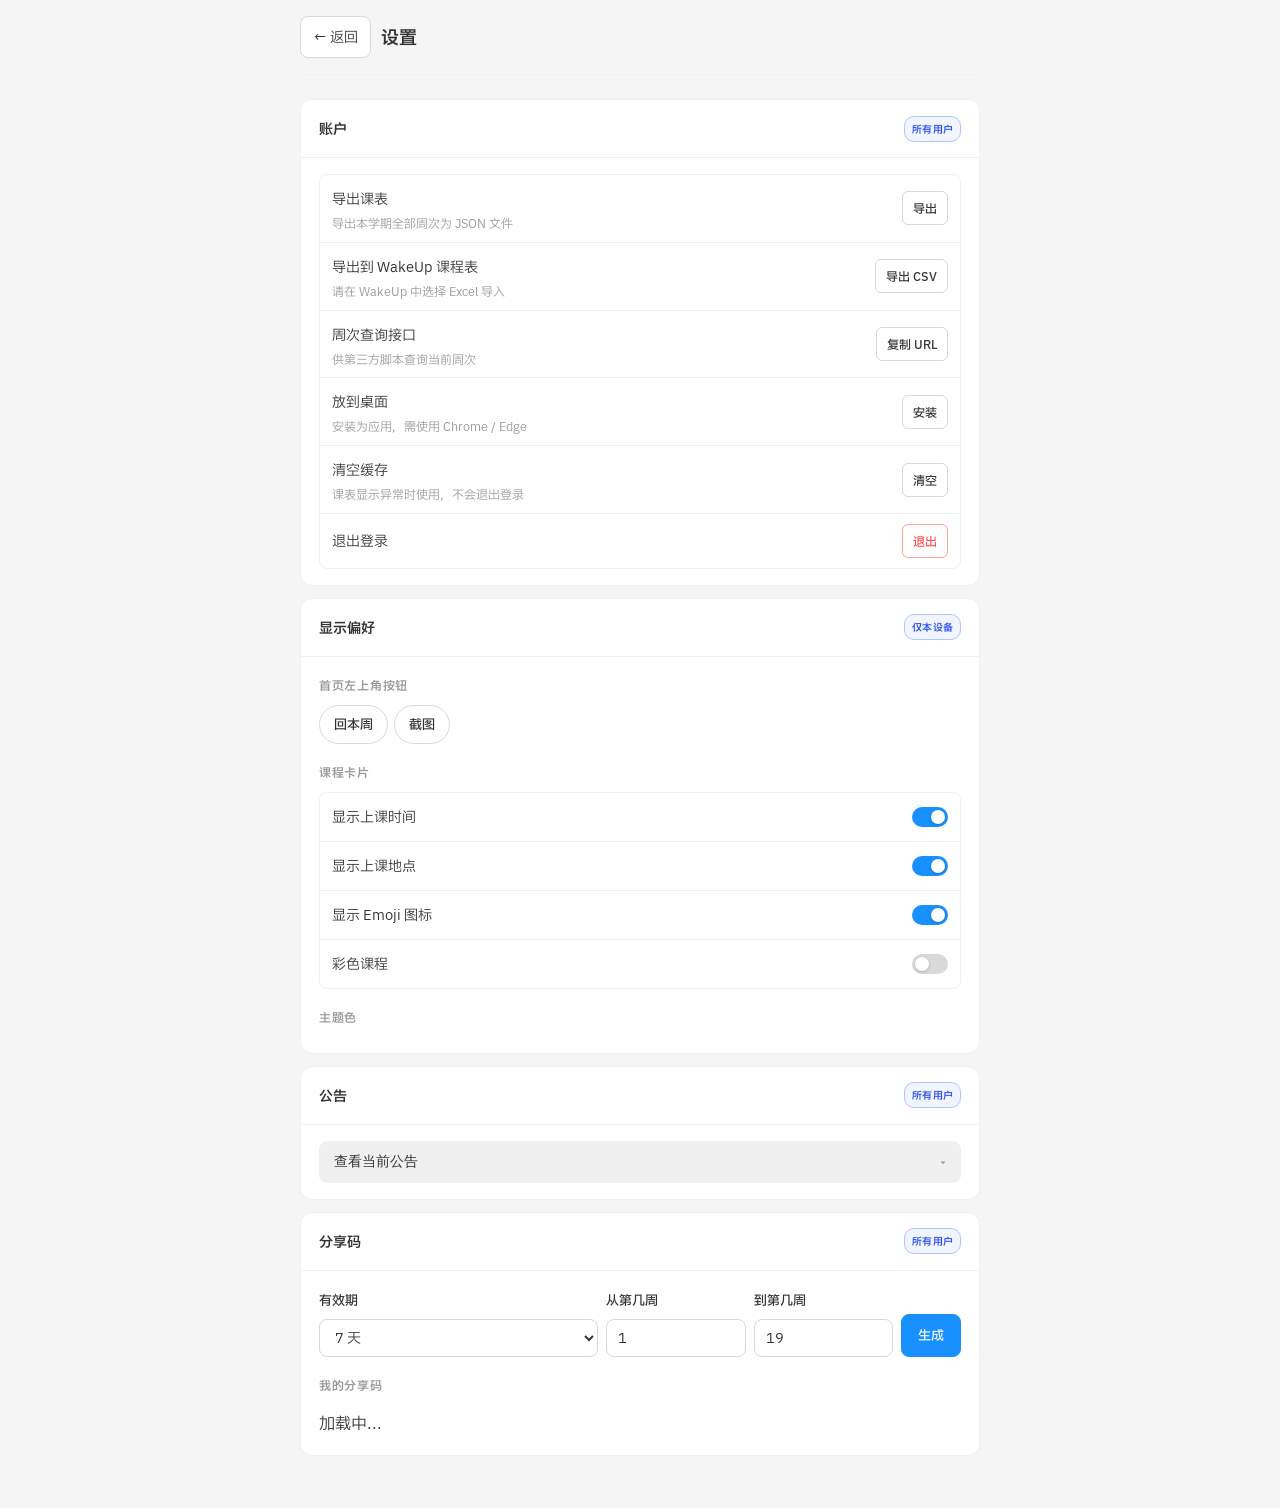
==== commit 87c92c39: "feat: 新增 WakeUp 课程表 CSV 导出，导出前强制抓取最新课表" ====
--- a/admin.html
+++ b/admin.html
@@ -476,6 +476,14 @@
                             <div class="action-row-status" id="export-status" style="color:var(--c-muted)"></div>
                         </div>
                         <button class="btn btn-default btn-sm" id="export-btn" onclick="exportSemester()">导出</button>
+                    </div>
+                    <div class="action-row">
+                        <div class="action-row-text">
+                            <div class="action-row-title">导出到 WakeUp 课程表</div>
+                            <div class="action-row-desc">请在 WakeUp 中选择 Excel 导入</div>
+                            <div class="action-row-status" id="wakeup-status" style="color:var(--c-muted)"></div>
+                        </div>
+                        <button class="btn btn-default btn-sm" id="wakeup-btn" onclick="exportWakeUpCsv()">导出 CSV</button>
                     </div>
                     <div class="action-row">
                         <div class="action-row-text">
@@ -665,7 +673,7 @@
                     <div class="field">
                         <label>自动抓取间隔（分钟）</label>
                         <input type="number" id="fetch_interval" value="60" min="5" max="1440" disabled>
-                        <div class="hint">定时为所有用户抓取上周、当周、下周课表。建议 30–120。</div>
+                        <div class="hint">定时抓取上周、当周、下周课表及当前学期成绩；下方按钮会缓存所有用户的全部周次课表与全部学期成绩。建议 30–120。</div>
                     </div>
                     <div class="field">
                         <label>第 3、4 节特殊时间教学楼</label>
@@ -678,7 +686,7 @@
                         <button class="btn btn-primary" id="save-admin-btn" onclick="saveAdminSettings()" disabled>保存</button>
                         <span class="save-status" id="admin-save-status">✓ 已保存</span>
                     </div>
-                    <button class="btn btn-default" id="force-fetch-btn" onclick="forceFetch()" disabled>立即抓取所有用户</button>
+                    <button class="btn btn-default" id="force-fetch-btn" onclick="forceFetch()" disabled>抓取所有用户全部数据</button>
                 </div>
             </div>
         </div>
@@ -881,10 +889,10 @@
             </div>
         </div>
 
-        <!-- 用户课表 -->
+        <!-- 用户课表与成绩 -->
         <div class="card admin-only" data-tab="admin" id="users-card">
             <div class="card-header">
-                <h2>用户课表</h2>
+                <h2>用户课表与成绩</h2>
                 <span class="badge badge-admin">管理员</span>
             </div>
             <div class="card-body">
@@ -1643,7 +1651,7 @@
             } catch (e) {
                 alert('请求失败，请重试');
             } finally {
-                btn.disabled = false; btn.textContent = '立即抓取所有用户';
+                btn.disabled = false; btn.textContent = '抓取所有用户全部数据';
             }
         }
 
@@ -1730,14 +1738,21 @@
                     }));
                 }
 
-                // 5. 强制完全重新加载（绕过缓存）
+                // 5. 以绕过 HTTP 缓存的方式重新拉取各页面，覆盖浏览器 HTTP 缓存中的旧副本。
+                //    仅跳转到带随机参数的 URL 是不够的：原始地址 /admin.html 的旧缓存不会被刷新，
+                //    下次从课表页点回来仍会拿到旧页面。
+                const pages = ['/', '/index.html', '/admin.html', '/login.html', '/grades.html', '/grades.js', '/sw.js', '/style.css', '/non-critical.css'];
+                await Promise.all(pages.map(u =>
+                    fetch(u, { cache: 'reload', credentials: 'include' }).catch(() => {})
+                ));
+
                 const el = document.getElementById('cache-clear-status');
                 el.textContent = '✓ 缓存已清空，正在重新加载...';
                 el.style.display = 'block';
 
-                // 使用 location.replace 强制重新加载，绕过浏览器缓存
+                // 回到原始地址（不带参数），此时 HTTP 缓存中已是新副本
                 setTimeout(() => {
-                    window.location.replace(window.location.href + '?nocache=' + Date.now());
+                    window.location.replace(window.location.pathname);
                 }, 800);
             } catch (e) {
                 console.error('Clear cache error:', e);
@@ -1768,24 +1783,32 @@
         }
 
         // ── 导出整学期 ──────────────────────────────────────────────────────────
+        // 导出前先强制从教务抓取一遍全学期最新课表（失败回退本地缓存）
         async function exportSemester() {
             const btn    = document.getElementById('export-btn');
             const status = document.getElementById('export-status');
+            if (btn.disabled) return;
+
             btn.disabled = true;
+            btn.textContent = '抓取中…';
+            status.style.display = 'block';
+            status.style.color = 'var(--c-muted)';
+            status.textContent = '正在抓取最新课表…';
+
+            const { weeks, freshWeeks, cachedWeeks, failedWeeks } = await refreshSemesterWeeks((w, total) => {
+                status.textContent = `正在抓取最新课表：第 ${w}/${total} 周…`;
+            });
+
+            if (weeks.size === 0) {
+                status.textContent = '✗ 抓取失败，没有可导出的课表数据';
+                btn.disabled = false;
+                btn.textContent = '导出';
+                return;
+            }
+
             const result = { format: 'semester', weeks: {}, exported_at: new Date().toISOString() };
-            let maxW = maxWeekForExport;
-
-            for (let w = 1; w <= maxW; w++) {
-                status.style.display = 'block';
-                status.textContent   = `正在导出第 ${w}/${maxW} 周...`;
-                try {
-                    const resp = await fetch(`/api/courses/${w}`, { credentials: 'include' });
-                    const data = await resp.json();
-                    if (!data.error) {
-                        result.weeks[w] = data;
-                        if (data.metadata?.max_week) maxW = Math.min(data.metadata.max_week, 30);
-                    }
-                } catch (_) {}
+            for (const w of [...weeks.keys()].sort((a, b) => a - b)) {
+                result.weeks[w] = weeks.get(w);
             }
 
             const blob = new Blob([JSON.stringify(result, null, 2)], { type: 'application/json' });
@@ -1795,9 +1818,227 @@
             a.click();
             URL.revokeObjectURL(a.href);
 
-            status.textContent = `✓ 导出完成，共 ${Object.keys(result.weeks).length} 周`;
+            const weekNums  = [...weeks.keys()].sort((a, b) => a - b);
+            const weekRange = weekNums.length ? `第 ${weekNums[0]}~${weekNums[weekNums.length - 1]} 周` : '';
+            let msg = freshWeeks.size
+                ? `✓ 已抓取最新课表${weekRange ? `（${weekRange}）` : ''}，共导出 ${weeks.size} 周`
+                : `⚠ 教务暂时无法访问，已使用本地缓存导出 ${weeks.size} 周`;
+            if (cachedWeeks.length) {
+                msg += `；第 ${cachedWeeks.sort((a, b) => a - b).join('、')} 周抓取失败，已使用本地缓存`;
+            }
+            if (failedWeeks.length) {
+                msg += `；第 ${failedWeeks.sort((a, b) => a - b).join('、')} 周无可用数据`;
+            }
+            status.textContent = msg;
+            status.style.color = (cachedWeeks.length || failedWeeks.length || !freshWeeks.size) ? '#fa8c16' : '#52c41a';
             btn.disabled = false;
-            setTimeout(() => { status.style.display = 'none'; }, 4000);
+            btn.textContent = '导出';
+            setTimeout(() => { status.style.display = 'none'; }, 8000);
+        }
+
+        // ── 导出到 WakeUp 课程表（CSV） ──────────────────────────────────────────
+        // 列序与 WakeUp 官方模板完全一致：课程名称,星期,开始节数,结束节数,老师,地点,周数
+        // 星期 1~7 对应周一~周日；周数支持「1-16」「1-16单」「1-16双」「1、3、5」等写法。
+        const WAKEUP_HEADER = ['课程名称', '星期', '开始节数', '结束节数', '老师', '地点', '周数'];
+        const WAKEUP_WEEKDAY_BY_ID = { '1': 1, '2': 2, '3': 3, '4': 4, '5': 5, '6': 6, '7': 7, '0': 7 };
+        const WAKEUP_WEEKDAY_BY_CN = { '周一': 1, '周二': 2, '周三': 3, '周四': 4, '周五': 5, '周六': 6, '周日': 7, '周天': 7 };
+        const WAKEUP_WEEKDAY_BY_EN = { monday: 1, tuesday: 2, wednesday: 3, thursday: 4, friday: 5, saturday: 6, sunday: 7 };
+
+        // 教务数据里 weekday 是 '1'~'6' + '0'（周日），也兼容中文/英文星期名
+        function wakeUpWeekday(day) {
+            const raw = String((day && day.weekday) ?? '').trim();
+            const has = (map, k) => Object.prototype.hasOwnProperty.call(map, k);
+            if (has(WAKEUP_WEEKDAY_BY_ID, raw)) return WAKEUP_WEEKDAY_BY_ID[raw];
+            const cn = String((day && day.weekday_cn) ?? '').trim();
+            if (has(WAKEUP_WEEKDAY_BY_CN, cn)) return WAKEUP_WEEKDAY_BY_CN[cn];
+            const en = raw.toLowerCase();
+            return has(WAKEUP_WEEKDAY_BY_EN, en) ? WAKEUP_WEEKDAY_BY_EN[en] : 0;
+        }
+
+        // 把周次集合压缩成 WakeUp 可识别的写法
+        function formatWakeUpWeeks(weeks) {
+            const arr = [...new Set(weeks)].filter(w => Number.isInteger(w) && w > 0).sort((a, b) => a - b);
+            const tokens = [];
+            let i = 0;
+            while (i < arr.length) {
+                // 连续周（步长 1）优先：长度 ≥ 2 输出「a-b」
+                let j = i;
+                while (j + 1 < arr.length && arr[j + 1] - arr[j] === 1) j++;
+                if (j > i) {
+                    tokens.push(`${arr[i]}-${arr[j]}`);
+                    i = j + 1;
+                    continue;
+                }
+                // 单/双周（步长 2）：长度 ≥ 3 输出「a-b单」/「a-b双」
+                let k = i;
+                while (k + 1 < arr.length && arr[k + 1] - arr[k] === 2) k++;
+                if (k - i + 1 >= 3) {
+                    tokens.push(`${arr[i]}-${arr[k]}${arr[i] % 2 === 1 ? '单' : '双'}`);
+                    i = k + 1;
+                    continue;
+                }
+                tokens.push(String(arr[i]));
+                i++;
+            }
+            return tokens.join('、');
+        }
+
+        function csvField(value) {
+            const s = String(value ?? '').replace(/[\r\n]+/g, ' ').trim();
+            return /[",]/.test(s) ? `"${s.replace(/"/g, '""')}"` : s;
+        }
+
+        // 抓取某一周课表：先强制从教务拉最新数据（会同时刷新数据库缓存），
+        // 抓取失败再退回本地缓存，保证导出不会因为某一周失败而整体失败。
+        async function fetchWeekForExport(week) {
+            const tryFetch = async (url) => {
+                const ctrl  = new AbortController();
+                const timer = setTimeout(() => ctrl.abort(), 25000);
+                try {
+                    const resp = await fetch(url, { credentials: 'include', signal: ctrl.signal });
+                    return await resp.json();
+                } finally {
+                    clearTimeout(timer);
+                }
+            };
+
+            try {
+                const data = await tryFetch(`/api/courses/${week}?force=1`);
+                if (!data.error) return { data, fresh: true };
+            } catch (_) { /* 教务不可用或超时：走缓存兜底 */ }
+
+            const data = await tryFetch(`/api/courses/${week}`);
+            if (data.error) throw new Error(data.error);
+            return { data, fresh: false };
+        }
+
+        // 抓取整个学期（第 1 周 → 教务返回的 max_week），返回每周数据与抓取结果。
+        // JSON 导出和 WakeUp 导出共用，保证两者拿到的都是同一份最新数据。
+        async function refreshSemesterWeeks(onProgress) {
+            const weeks       = new Map();   // week => 课表数据
+            const freshWeeks  = new Set();   // 从教务实时抓取到的周次
+            const cachedWeeks = [];          // 抓取失败、回退到本地缓存的周次
+            const failedWeeks = [];          // 无可用数据的周次
+            let learnedMax = false;
+            let maxW = Math.min(Math.max(parseInt(maxWeekForExport, 10) || 20, 1), 30);
+
+            for (let w = 1; w <= maxW; w++) {
+                if (typeof onProgress === 'function') onProgress(w, maxW);
+                try {
+                    const { data, fresh } = await fetchWeekForExport(w);
+                    weeks.set(w, data);
+                    if (fresh) freshWeeks.add(w); else cachedWeeks.push(w);
+
+                    // 以教务返回的 max_week 为准，确定整个学期要抓取的周次
+                    const metaMax = parseInt(data.metadata && data.metadata.max_week, 10);
+                    if (!learnedMax && metaMax > 0) {
+                        maxW = Math.min(Math.max(metaMax, 1), 30);
+                        learnedMax = true;
+                    }
+                } catch (_) {
+                    failedWeeks.push(w);
+                }
+            }
+            return { weeks, freshWeeks, cachedWeeks, failedWeeks };
+        }
+
+        async function exportWakeUpCsv() {
+            const btn    = document.getElementById('wakeup-btn');
+            const status = document.getElementById('wakeup-status');
+            if (btn.disabled) return;
+
+            btn.disabled = true;
+            btn.textContent = '抓取中…';
+            status.style.display = 'block';
+            status.style.color = 'var(--c-muted)';
+
+            const { weeks, freshWeeks, cachedWeeks, failedWeeks } = await refreshSemesterWeeks((w, total) => {
+                status.textContent = `正在抓取最新课表：第 ${w}/${total} 周…`;
+            });
+            status.textContent = '正在生成 CSV…';
+
+            // key => { name, weekday, start, end, teacher, location, weeks:Set }
+            const rowsMap = new Map();
+            let skipped = 0;
+
+            for (const [w, data] of weeks) {
+                for (const day of data['完整课表'] || []) {
+                    const weekday = wakeUpWeekday(day);
+                    const courses = day.courses || [];
+                    if (!weekday) { skipped += courses.length; continue; }
+
+                    for (const course of courses) {
+                        const name = String(course.course_name || '').trim();
+                        const slots = course.time_slots || {};
+                        const start = parseInt(slots.start_slot, 10);
+                        if (!name || !start) { skipped++; continue; }
+
+                        const duration = parseInt(slots.duration, 10) || 1;
+                        const end = parseInt(slots.end_slot, 10) || (start + duration - 1);
+                        const teacher  = String(course.teacher  || '').trim();
+                        const location = String(course.location || '').trim();
+
+                        const key = [weekday, start, end, name, teacher, location].join('\u0001');
+                        let item = rowsMap.get(key);
+                        if (!item) {
+                            item = { name, weekday, start, end, teacher, location, weeks: new Set() };
+                            rowsMap.set(key, item);
+                        }
+                        item.weeks.add(w);
+                    }
+                }
+            }
+
+            if (rowsMap.size === 0) {
+                status.textContent = '✗ 没有可导出的课程，请确认课表数据正常后再试';
+                status.style.color = '#ff4d4f';
+                btn.disabled = false;
+                btn.textContent = '导出 CSV';
+                return;
+            }
+
+            const rows = [...rowsMap.values()].sort((a, b) =>
+                a.weekday - b.weekday ||
+                a.start - b.start ||
+                a.name.localeCompare(b.name, 'zh-Hans-CN')
+            );
+
+            const lines = [WAKEUP_HEADER.join(',')];
+            for (const r of rows) {
+                lines.push([
+                    r.name, r.weekday, r.start, r.end,
+                    r.teacher, r.location, formatWakeUpWeeks(r.weeks),
+                ].map(csvField).join(','));
+            }
+
+            // 官方模板为 UTF-8 BOM + CRLF，保持一致，避免解析异常
+            const blob = new Blob(['\uFEFF' + lines.join('\r\n')], { type: 'text/csv;charset=utf-8' });
+            const a = document.createElement('a');
+            a.href = URL.createObjectURL(blob);
+            a.download = `WakeUp课程表_${new Date().toISOString().slice(0, 10)}.csv`;
+            a.click();
+            URL.revokeObjectURL(a.href);
+
+            const weekNums = [...weeks.keys()].sort((a, b) => a - b);
+            const weekRange = weekNums.length
+                ? `第 ${weekNums[0]}~${weekNums[weekNums.length - 1]} 周`
+                : '';
+            let msg = freshWeeks.size
+                ? `✓ 已抓取最新课表${weekRange ? `（${weekRange}）` : ''}并生成 ${rows.length} 条记录，请在 WakeUp 中选择 Excel 导入`
+                : `⚠ 教务暂时无法访问，已使用本地缓存生成 ${rows.length} 条记录`;
+            if (skipped) msg += `；${skipped} 条缺少星期/节次的记录已跳过`;
+            if (cachedWeeks.length) {
+                const list = cachedWeeks.sort((a, b) => a - b).join('、');
+                msg += `；第 ${list} 周抓取失败，已使用本地缓存`;
+            }
+            if (failedWeeks.length) {
+                const list = failedWeeks.sort((a, b) => a - b).join('、');
+                msg += `；第 ${list} 周无可用数据，导出可能不完整`;
+            }
+            status.textContent = msg;
+            status.style.color = (cachedWeeks.length || failedWeeks.length || !freshWeeks.size) ? '#fa8c16' : '#52c41a';
+            btn.disabled = false;
+            btn.textContent = '导出 CSV';
         }
 
         // ── 我的分享码 ───────────────────────────────────────────────────────────
@@ -1961,6 +2202,8 @@
                     const chips = u.cached_weeks.map(w =>
                         `<button class="week-chip" onclick="viewUserWeek(${u._index}, ${w})">第${w}周</button>`
                     ).join('');
+                    const gradeCount = (u.cached_grade_semesters || []).length;
+                    const gradeButton = `<button class="week-chip" onclick="viewUserGrades(${u._index})">💯 成绩${gradeCount ? ` · ${gradeCount}学期` : ''}</button>`;
                     const loginStr = formatLoginTime(u.last_active);
                     const groupLabel = u.group_name ? `<span style="color:var(--c-primary);font-size:0.75rem;margin-left:4px" class="user-group-tag" data-username="${esc(u.username)}">[${esc(u.group_name)}]</span>` : '';
                     const adminLabel = u.is_admin ? `<span style="color:#cf1322;font-size:0.75rem;margin-left:4px">[${u.admin_role === 'super' ? '超级管理员' : '管理员'}]</span>` : '';
@@ -1978,7 +2221,7 @@
                                 <span style="color:#aaa;font-size:0.78rem;margin-left:8px">最近活跃 ${loginStr}</span>
                             </span>
                         </div>
-                        <div class="week-chips">${chips || '<span class="empty-hint" style="margin-top:4px">无缓存数据</span>'}</div>
+                        <div class="week-chips">${gradeButton}${chips}</div>
                     </div>`;
                 }).join('');
 
@@ -2010,6 +2253,11 @@
         function viewUserWeek(userIdx, week) {
             const u = adminUsersList[userIdx];
             location.href = `/?as=${encodeURIComponent(u.username)}&week=${week}`;
+        }
+
+        function viewUserGrades(userIdx) {
+            const u = adminUsersList[userIdx];
+            location.href = `/grades.html?as=${encodeURIComponent(u.username)}`;
         }
 
         // ── 用户组管理 ─────────────────────────────────────────────────────────────
